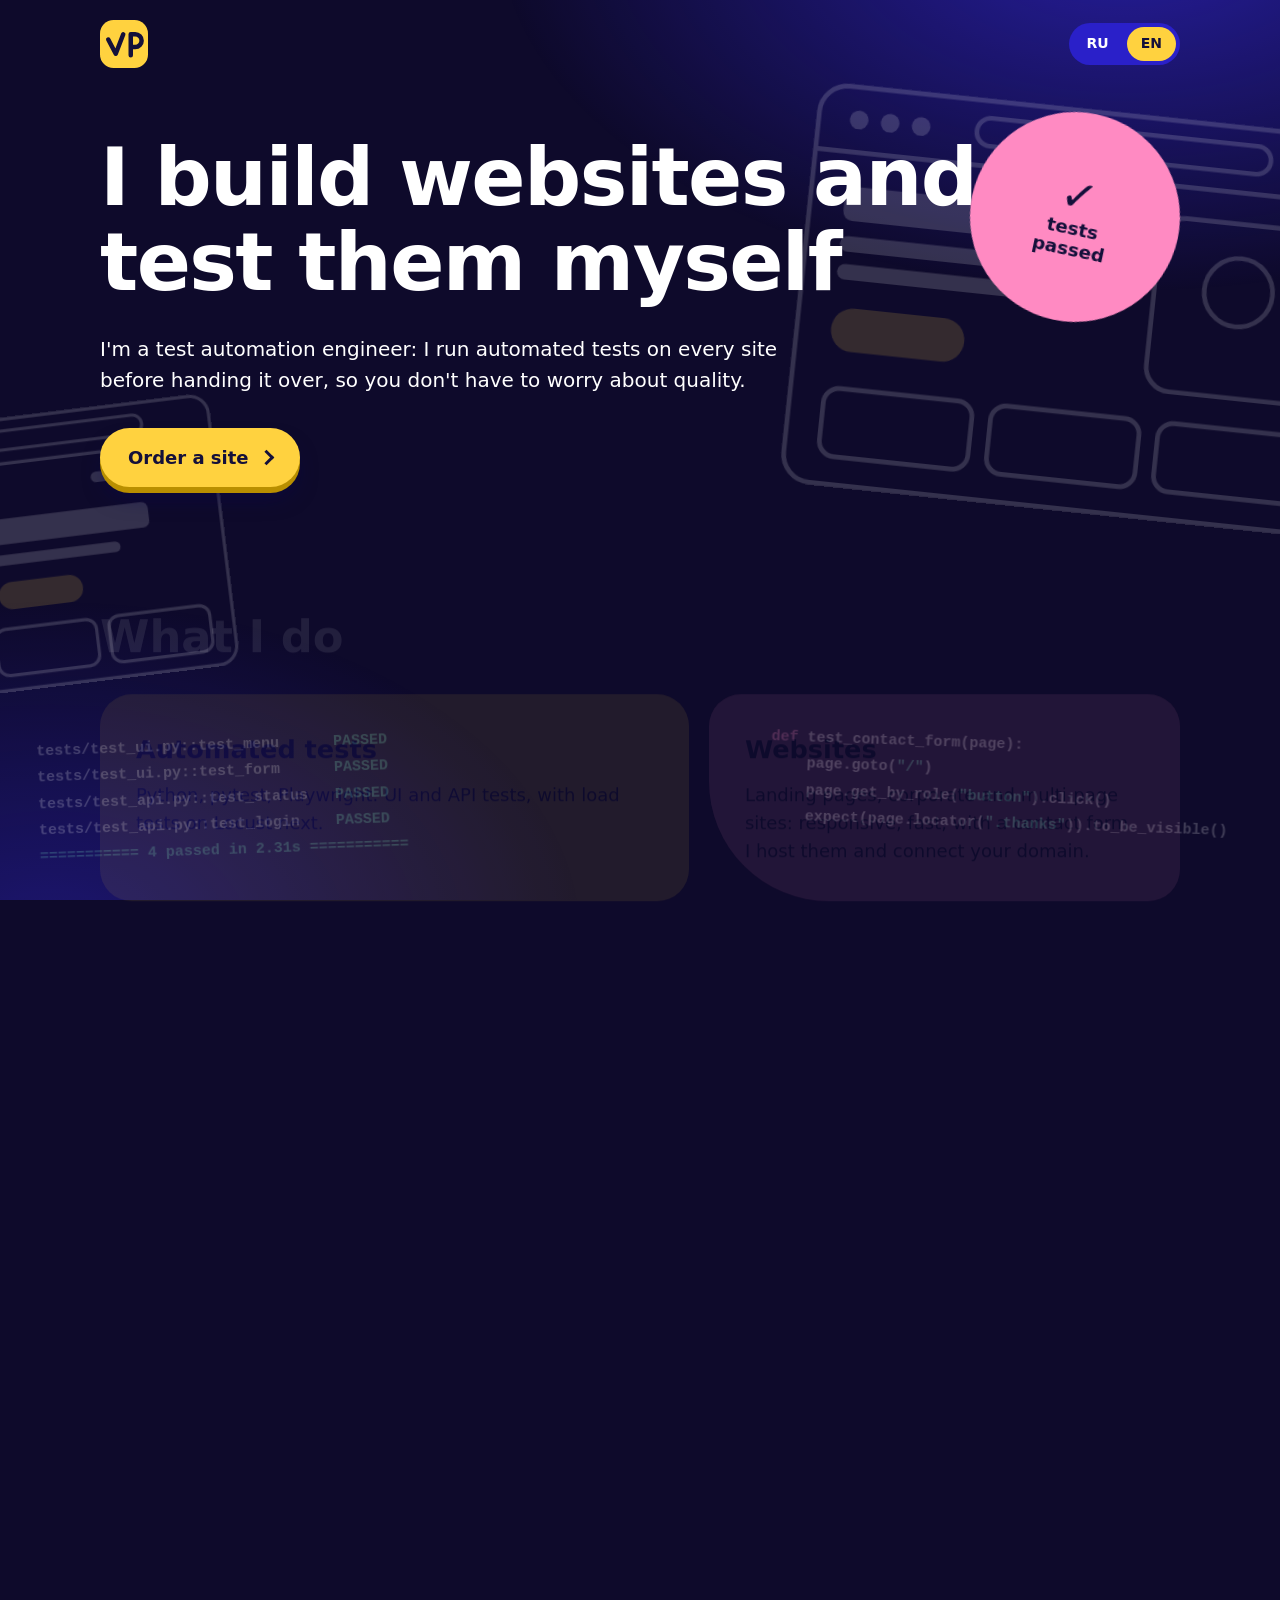
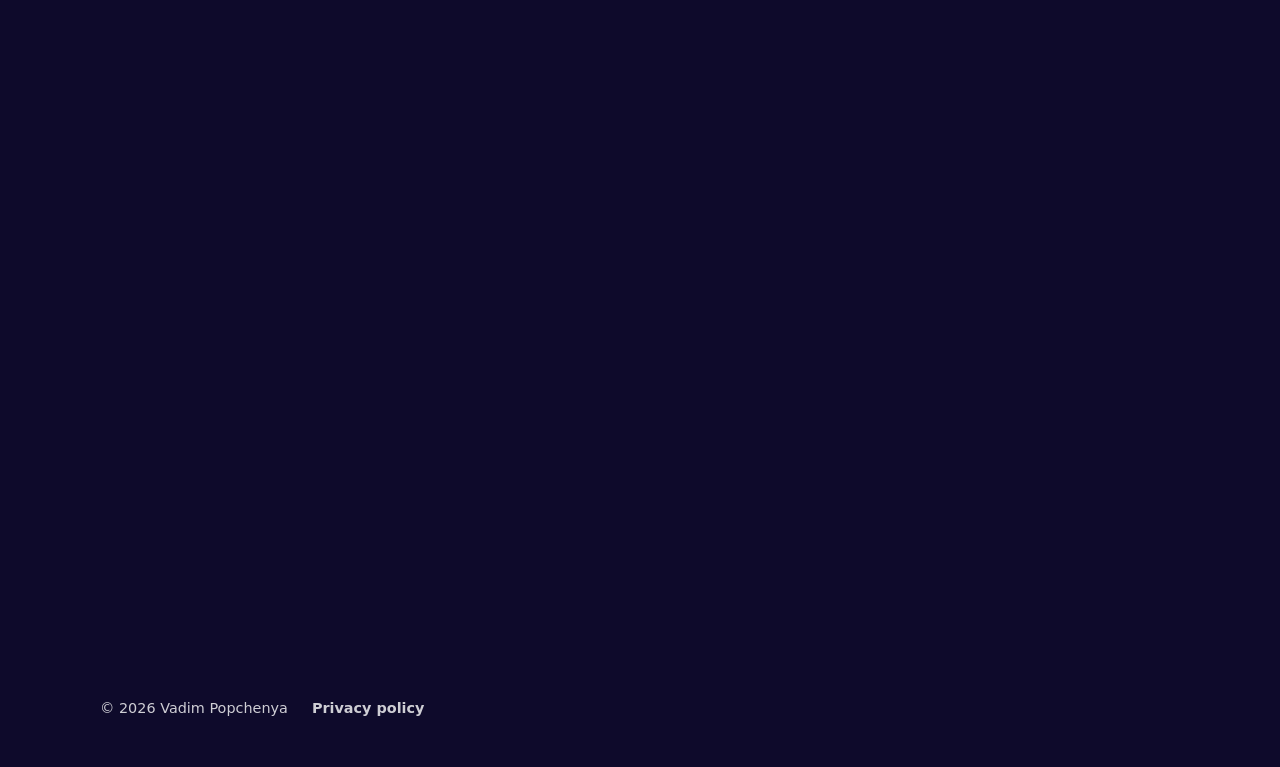
==== en/index.html @ 12c0e4b2 "Переключатель цен ₽/BYN, автотесты валюты и главного экрана Co-Authored-By: Claude Sonnet 5.5 <norep" ====
<!doctype html>
<html lang="en">
<head>
<meta charset="utf-8">
<meta name="viewport" content="width=device-width, initial-scale=1">
<!-- Security policy: only this site's own files, plus the form service. If you change the inline script below, its hash here must change too. -->
<meta http-equiv="Content-Security-Policy" content="default-src 'none'; script-src 'self' 'sha256-WZRJfWvsnNCPcxzZwvyhovnZGqhZaC+8gPGPRbx6wTk='; style-src 'self'; img-src 'self'; connect-src https://api.web3forms.com; base-uri 'none'; form-action 'none'">
<meta name="referrer" content="strict-origin-when-cross-origin">
<title>Vadim Popchenya: websites tested with automation</title>
<meta name="description" content="I build landing pages, corporate and multi-page websites and test each one with automated tests before handover. Python, pytest, Playwright.">
<meta name="author" content="Vadim Popchenya">
<meta name="robots" content="index, follow, max-image-preview:large">
<meta name="theme-color" content="#0e0a2b">
<link rel="canonical" href="https://vpopchenya.github.io/en/">
<link rel="alternate" hreflang="ru" href="https://vpopchenya.github.io/">
<link rel="alternate" hreflang="en" href="https://vpopchenya.github.io/en/">
<link rel="alternate" hreflang="x-default" href="https://vpopchenya.github.io/">
<meta property="og:type" content="website">
<meta property="og:site_name" content="Vadim Popchenya">
<meta property="og:title" content="Vadim Popchenya: websites I test myself with automation">
<meta property="og:description" content="Landing pages, corporate and multi-page websites. I run automated tests on every site before handover.">
<meta property="og:url" content="https://vpopchenya.github.io/en/">
<meta property="og:locale" content="en_US">
<meta property="og:locale:alternate" content="ru_RU">
<meta property="og:image" content="https://vpopchenya.github.io/img/og-en.png">
<meta property="og:image:width" content="1200">
<meta property="og:image:height" content="630">
<meta property="og:image:alt" content="Vadim Popchenya: I build websites and test them myself">
<meta name="twitter:card" content="summary_large_image">
<link rel="icon" href="../favicon.svg" type="image/svg+xml">
<link rel="stylesheet" href="../css/style.css">
<script>document.documentElement.classList.add("js");</script>
<script defer src="../js/main.js"></script>
<script type="application/ld+json">
{"@context":"https://schema.org","@graph":[
{"@type":"WebSite","@id":"https://vpopchenya.github.io/en/#website","url":"https://vpopchenya.github.io/en/","name":"Vadim Popchenya","inLanguage":"en","publisher":{"@id":"https://vpopchenya.github.io/#person"}},
{"@type":"Person","@id":"https://vpopchenya.github.io/#person","name":"Vadim Popchenya","alternateName":"Вадим Попченя","url":"https://vpopchenya.github.io/","jobTitle":"Test automation engineer and web developer","sameAs":["https://github.com/vpopchenya"],"knowsAbout":["Test automation","Python","pytest","Playwright","Web development"]}
]}
</script>
</head>
<body>
<a data-testid="skip-link" class="skip" href="#top">Skip to content</a>

<div class="bg" aria-hidden="true">
  <!-- window of a business card site -->
  <svg class="bg-item bg-win-a" data-speed="0.12" viewBox="0 0 360 260">
    <rect x="2" y="2" width="356" height="256" rx="18"/>
    <line x1="2" y1="44" x2="358" y2="44"/>
    <circle class="solid" cx="28" cy="23" r="6"/><circle class="solid" cx="48" cy="23" r="6"/><circle class="solid" cx="68" cy="23" r="6"/>
    <rect x="104" y="13" width="190" height="18" rx="9"/>
    <rect class="solid" x="24" y="66" width="170" height="22" rx="6"/>
    <rect class="solid" x="24" y="98" width="130" height="10" rx="5"/>
    <rect class="solid" x="24" y="116" width="150" height="10" rx="5"/>
    <rect class="accent" x="24" y="144" width="86" height="28" rx="14"/>
    <rect x="228" y="64" width="108" height="112" rx="16"/>
    <circle cx="282" cy="108" r="22"/>
    <rect x="24" y="196" width="96" height="44" rx="10"/>
    <rect x="132" y="196" width="96" height="44" rx="10"/>
    <rect x="240" y="196" width="96" height="44" rx="10"/>
  </svg>
  <!-- window of a landing page -->
  <svg class="bg-item bg-win-b" data-speed="0.2" viewBox="0 0 360 260">
    <rect x="2" y="2" width="356" height="256" rx="18"/>
    <line x1="2" y1="44" x2="358" y2="44"/>
    <circle class="solid" cx="28" cy="23" r="6"/><circle class="solid" cx="48" cy="23" r="6"/><circle class="solid" cx="68" cy="23" r="6"/>
    <rect x="104" y="13" width="190" height="18" rx="9"/>
    <rect class="solid" x="24" y="62" width="40" height="10" rx="5"/>
    <rect class="solid" x="240" y="62" width="30" height="10" rx="5"/>
    <rect class="solid" x="282" y="62" width="54" height="10" rx="5"/>
    <rect class="solid" x="70" y="96" width="220" height="24" rx="6"/>
    <rect class="solid" x="100" y="130" width="160" height="10" rx="5"/>
    <rect class="accent" x="140" y="156" width="80" height="26" rx="13"/>
    <rect x="24" y="200" width="96" height="44" rx="10"/>
    <rect x="132" y="200" width="96" height="44" rx="10"/>
    <rect x="240" y="200" width="96" height="44" rx="10"/>
  </svg>
  <!-- test code -->
  <pre class="bg-item bg-code-a" data-speed="0.3"><span class="kw">def</span> test_contact_form(page):
    page.goto(<span class="ok">"/"</span>)
    page.get_by_role(<span class="ok">"button"</span>).click()
    expect(page.locator(<span class="ok">".thanks"</span>)).to_be_visible()</pre>
  <pre class="bg-item bg-code-b" data-speed="0.16">tests/test_ui.py::test_menu      <span class="ok">PASSED</span>
tests/test_ui.py::test_form      <span class="ok">PASSED</span>
tests/test_api.py::test_status   <span class="ok">PASSED</span>
tests/test_api.py::test_login    <span class="ok">PASSED</span>
<span class="ok">=========== 4 passed in 2.31s ===========</span></pre>
</div>

<div class="wrap">
  <header class="top">
    <a data-testid="logo" class="mark" href="./" aria-label="Vadim Popchenya, home"><svg class="logo" viewBox="0 0 64 64" width="48" height="48" aria-hidden="true"><rect width="64" height="64" rx="18" fill="#ffd23f"/><path d="M11 26 L21 45 L31 19" fill="none" stroke="#14103a" stroke-width="6" stroke-linecap="round" stroke-linejoin="round"/><path d="M41 47 V19 H47 A8.5 8.5 0 0 1 47 36 H41" fill="none" stroke="#14103a" stroke-width="6" stroke-linecap="round" stroke-linejoin="round"/></svg></a>
    <nav data-testid="lang-switch" class="lang" aria-label="Site language">
      <a data-testid="lang-ru" href="../" hreflang="ru" lang="ru">RU</a>
      <a data-testid="lang-en" href="./" hreflang="en" lang="en" aria-current="page">EN</a>
    </nav>
  </header>

  <main id="top" tabindex="-1">
    <div class="hero">
      <div data-testid="stamp" class="stamp" aria-hidden="true">
        <span class="tick">✓</span>
        <span>tests<br>passed</span>
      </div>
      <h1 data-testid="hero-title" class="intro"><span>I build websites and test them myself</span></h1>
      <p class="lead intro"><span class="sweep">I'm a test automation engineer: I run automated tests on every site before handing it over, so you don't have to worry about quality.</span></p>
      <div class="intro"><a data-testid="hero-order" class="btn" href="#order">Order a site</a></div>
    </div>

    <section data-testid="section-what" class="reveal" aria-labelledby="what">
      <h2 id="what">What I do</h2>
      <div class="panels">
        <div data-testid="panel-tests" class="panel tests">
          <h3>Automated tests</h3>
          <p><span class="sweep">Python, pytest, Playwright. UI and API tests, with load tests on Locust next.</span></p>
        </div>
        <div data-testid="panel-sites" class="panel sites">
          <h3>Websites</h3>
          <p><span class="sweep">Landing pages, corporate and multi-page sites: responsive, fast, with a contact form. I host them and connect your domain.</span></p>
        </div>
      </div>
    </section>

    <section data-testid="section-prices" class="reveal" aria-labelledby="prices">
      <h2 id="prices">Services and prices</h2>
      <!-- currency: pure CSS (:has), no JS; browsers without :has show both prices -->
      <fieldset data-testid="currency-switch" class="currency">
        <legend>Prices for</legend>
        <label data-testid="currency-rub" class="chip"><input type="radio" name="currency" value="rub" checked><span>Russia · RUB</span></label>
        <label data-testid="currency-byn" class="chip"><input type="radio" name="currency" value="byn"><span>Belarus · BYN</span></label>
      </fieldset>
      <!-- BYN prices: the RUB prices converted at the NBRB rate of 26.10.2026 (100 RUB = 3.6597 BYN), rounded to 10 BYN -->
      <!-- PLACEHOLDERS: prices are approximate, replace with your own -->
      <div class="plans">
        <article data-testid="plan-landing" class="plan">
          <h3>Landing page</h3>
          <p class="for">One page to sell one service or product.</p>
          <p data-testid="plan-price" class="price"><span data-testid="plan-price-rub" class="amount amount-rub"><span class="from">from</span><strong>₽15,000</strong></span><span data-testid="plan-price-byn" class="amount amount-byn"><span class="from">from</span><strong>550&nbsp;BYN</strong></span></p>
          <ul>
            <li>Responsive design for phone and desktop</li>
            <li>Contact form and contact buttons</li>
            <li>Basic SEO setup</li>
            <li>Automated testing before handover</li>
            <li>Timeline: from 3 days</li>
          </ul>
          <a data-testid="plan-order" class="btn" href="#order" data-plan="Landing page">Order</a>
        </article>
        <article data-testid="plan-corporate" class="plan">
          <h3>Corporate website</h3>
          <p class="for">A company site: services, about, contacts.</p>
          <p data-testid="plan-price" class="price"><span data-testid="plan-price-rub" class="amount amount-rub"><span class="from">from</span><strong>₽40,000</strong></span><span data-testid="plan-price-byn" class="amount amount-byn"><span class="from">from</span><strong>1,460&nbsp;BYN</strong></span></p>
          <ul>
            <li>Up to 6 pages</li>
            <li>Design that follows your brand</li>
            <li>Contact form, SEO setup, sitemap</li>
            <li>Automated tests for key pages</li>
            <li>Timeline: from 2 weeks</li>
          </ul>
          <a data-testid="plan-order" class="btn" href="#order" data-plan="Corporate website">Order</a>
        </article>
        <article data-testid="plan-multipage" class="plan">
          <h3>Multi-page website</h3>
          <p class="for">A catalog, a blog or a large site with many sections.</p>
          <p data-testid="plan-price" class="price"><span data-testid="plan-price-rub" class="amount amount-rub"><span class="from">from</span><strong>₽70,000</strong></span><span data-testid="plan-price-byn" class="amount amount-byn"><span class="from">from</span><strong>2,560&nbsp;BYN</strong></span></p>
          <ul>
            <li>10 pages or more</li>
            <li>One design and reusable page templates</li>
            <li>Structure built around search queries</li>
            <li>Automated tests for every page and form</li>
            <li>Timeline: from 4 weeks</li>
          </ul>
          <a data-testid="plan-order" class="btn" href="#order" data-plan="Multi-page website">Order</a>
        </article>
      </div>
      <p class="plans-note">Prices are approximate. I'll give an exact quote after a short chat about your project.</p>
    </section>

    <section data-testid="section-works" class="reveal" aria-labelledby="works">
      <h2 id="works">My sites</h2>
      <!-- PLACEHOLDERS: when a real site exists, replace <div class="card"> with <a class="card" href="site address">, set the type and name, remove "Coming soon" -->
      <div class="cards">
        <div data-testid="work-card-1" class="card">
          <svg class="preview" viewBox="0 0 120 90" aria-hidden="true">
            <rect x="2" y="2" width="116" height="86" rx="10"/>
            <line x1="2" y1="20" x2="118" y2="20"/>
            <circle class="solid" cx="14" cy="11" r="2.5"/><circle class="solid" cx="23" cy="11" r="2.5"/>
            <rect class="solid" x="12" y="30" width="50" height="8" rx="4"/>
            <rect class="solid" x="12" y="44" width="38" height="5" rx="2.5"/>
            <circle cx="88" cy="42" r="14"/>
            <rect x="12" y="62" width="30" height="16" rx="5"/><rect x="46" y="62" width="30" height="16" rx="5"/><rect x="80" y="62" width="30" height="16" rx="5"/>
          </svg>
          <span class="kind">Business card site</span>
          <span class="title">Space for my first project</span>
          <span class="soon">Coming soon</span>
        </div>
        <div data-testid="work-card-2" class="card">
          <svg class="preview" viewBox="0 0 120 90" aria-hidden="true">
            <rect x="2" y="2" width="116" height="86" rx="10"/>
            <line x1="2" y1="20" x2="118" y2="20"/>
            <circle class="solid" cx="14" cy="11" r="2.5"/><circle class="solid" cx="23" cy="11" r="2.5"/>
            <rect class="solid" x="26" y="30" width="68" height="9" rx="4.5"/>
            <rect class="solid" x="38" y="45" width="44" height="5" rx="2.5"/>
            <rect x="44" y="58" width="32" height="14" rx="7"/>
          </svg>
          <span class="kind">Landing page</span>
          <span class="title">Space for my second project</span>
          <span class="soon">Coming soon</span>
        </div>
      </div>
      <div class="works">
        <p>My work will appear here. Want your site to be among the first? Send a request.</p>
        <a data-testid="works-order" class="btn" href="#order">Order a site</a>
      </div>
    </section>

    <section data-testid="section-order" class="reveal" aria-labelledby="order">
      <h2 id="order">Order a site</h2>
      <div class="order">
        <p class="lead-in">Tell me what you need. I'll reply with a quote and a timeline.</p>
        <!-- To make the form work: sign up at web3forms.com and put your key into data-key -->
        <form data-testid="order-form" id="order-form" novalidate data-endpoint="https://api.web3forms.com/submit" data-key=""
              data-subject="Request from vpopchenya.github.io" data-from-name="Business card site"
              data-msg-sending="Sending…"
              data-msg-ok="Thank you, your request was sent. I'll reply soon."
              data-msg-err="Could not send. Please try again a little later."
              data-msg-nokey="The form is not connected yet. You will be able to send a request here soon.">
          <div class="form-grid">
            <div class="field">
              <label for="f-name">Name</label>
              <input data-testid="form-name" id="f-name" name="name" type="text" autocomplete="name" required maxlength="80" placeholder="How should I address you">
            </div>
            <div class="field">
              <label for="f-contact">How to reach you</label>
              <input data-testid="form-contact" id="f-contact" name="contact" type="text" autocomplete="off" required maxlength="120" placeholder="Telegram or email">
            </div>
            <fieldset class="field wide">
              <legend>What you need</legend>
              <div class="chips">
                <label data-testid="type-landing" class="chip"><input type="radio" name="type" value="Landing page" checked><span>Landing page</span></label>
                <label data-testid="type-corporate" class="chip"><input type="radio" name="type" value="Corporate website"><span>Corporate website</span></label>
                <label data-testid="type-multipage" class="chip"><input type="radio" name="type" value="Multi-page website"><span>Multi-page website</span></label>
                <label data-testid="type-other" class="chip"><input type="radio" name="type" value="Other" data-other><span>Other</span></label>
                <label data-testid="type-unsure" class="chip"><input type="radio" name="type" value="Not sure yet" data-unsure><span>Not sure yet</span></label>
              </div>
              <div data-testid="form-other-box" class="field other" id="other-box" hidden>
                <label for="f-other">What exactly do you need</label>
                <input data-testid="form-other" id="f-other" name="other" type="text" maxlength="120" placeholder="For example, an online store or a portfolio site">
              </div>
              <p data-testid="form-unsure-hint" class="chip-hint" id="unsure-hint" hidden>No problem. Describe your project below and I'll suggest an option.</p>
            </fieldset>
            <div class="field wide">
              <label for="f-message">Tell me about your project</label>
              <textarea data-testid="form-message" id="f-message" name="message" maxlength="2000" placeholder="What you do, what you want on the site, any examples you like"></textarea>
            </div>
            <div class="hp" aria-hidden="true">
              <label>Leave this field empty <input data-testid="form-botcheck" type="checkbox" name="botcheck" tabindex="-1" autocomplete="off"></label>
            </div>
            <div class="field wide">
              <label class="consent" for="f-consent">
                <input data-testid="form-consent" id="f-consent" name="consent" type="checkbox" required>
                <span>I agree to the processing of my personal data as described in the <a data-testid="form-privacy" href="privacy/">privacy policy</a>.</span>
              </label>
            </div>
            <div class="field wide form-actions">
              <button data-testid="form-submit" class="btn" type="submit">Send request</button>
              <p data-testid="form-status" class="form-status" role="status" aria-live="polite"></p>
            </div>
          </div>
        </form>
      </div>
    </section>

    <section data-testid="section-contacts" class="reveal" aria-labelledby="contacts">
      <h2 id="contacts">Contacts</h2>
      <ul class="contacts">
        <li><a data-testid="contact-github" href="https://github.com/vpopchenya" rel="me noopener"><span>GitHub</span><span class="val">github.com/vpopchenya</span></a></li>
        <!-- PLACEHOLDERS: when real contacts exist, replace <div class="soon-row"> with links like the GitHub one:
             <a href="https://t.me/YOUR_NAME" rel="me noopener">…</a> and <a href="mailto:YOUR@ADDRESS">…</a> -->
        <li><div data-testid="contact-telegram" class="soon-row"><span>Telegram</span><span class="val">coming soon</span></div></li>
        <li><div data-testid="contact-email" class="soon-row"><span>Email</span><span class="val">coming soon</span></div></li>
      </ul>
    </section>
  </main>

  <footer data-testid="footer">
    <span>© 2026 Vadim Popchenya</span>
    <a data-testid="footer-privacy" href="privacy/">Privacy policy</a>
  </footer>
</div>
</body>
</html>
---- css/style.css ----
[hidden] { display: none !important; }
:root {
  --blue: #3a2eff;
  --bg: #0e0a2b;
  --blue-deep: #2a20c9;
  --yellow: #ffd23f;
  --yellow-hover: #ffdc66;
  --yellow-step: #b98f00; /* the solid step under the yellow buttons */
  --pink: #ff8ac2;
  --mint: #7dffd0;
  --ink: #14103a;
  --white: #ffffff;
  --gutter: 20px;
  --ease: cubic-bezier(.22, .8, .24, 1);
  /* system fonts: nothing to download */
  --font: system-ui, -apple-system, "Segoe UI", Roboto, "Helvetica Neue", Arial, sans-serif;
}
* { box-sizing: border-box; }
/* overflow-x: the stamp starts its animation at twice its size; it must not make the page scroll sideways */
html { -webkit-text-size-adjust: 100%; scroll-behavior: smooth; overflow-x: clip; }
body {
  margin: 0;
  background: var(--bg);
  color: var(--white);
  font-family: var(--font);
  font-size: 18px;
  line-height: 1.55;
}
a { color: inherit; }
::selection { background: var(--yellow); color: var(--ink); }
:focus-visible { outline: 3px solid var(--yellow); outline-offset: 3px; }

.wrap { position: relative; z-index: 1; max-width: 1120px; margin: 0 auto; padding: 0 var(--gutter); }

/* background: faint site windows and test code, drifting slower than the page */
.bg {
  position: fixed; inset: 0; z-index: 0; overflow: hidden; pointer-events: none;
  background:
    radial-gradient(900px 520px at 88% -8%, rgba(58, 46, 255, .55), transparent 70%),
    radial-gradient(760px 480px at 4% 104%, rgba(58, 46, 255, .32), transparent 70%);
}
.bg-item {
  position: absolute; color: var(--white);
  transform: translate3d(0, var(--y, 0px), 0) rotate(var(--r, 0deg));
  will-change: transform;
}
.bg svg.bg-item { fill: none; stroke: currentColor; stroke-width: 3; opacity: .16; }
.bg svg .solid { fill: currentColor; stroke: none; }
.bg svg .accent { fill: var(--yellow); stroke: none; }
.bg pre.bg-item {
  margin: 0; font: 700 15px/1.75 ui-monospace, "SFMono-Regular", Menlo, Consolas, "Liberation Mono", monospace;
  opacity: .2; white-space: pre;
}
.bg pre .ok { color: var(--mint); }
.bg pre .kw { color: var(--pink); }
.bg-win-a { width: min(46vw, 560px); right: -6vw; top: 12vh; --r: 6deg; }
.bg-win-b { width: min(30vw, 380px); left: -12vw; top: 46vh; --r: -7deg; }
.bg-code-a { right: 4vw; bottom: 7vh; --r: 2deg; }
.bg-code-b { left: 3vw; bottom: 4vh; --r: -2deg; }

/* top bar */
.top { display: flex; justify-content: space-between; align-items: center; padding: 20px 0; }
.lang { display: flex; gap: 4px; background: var(--blue-deep); padding: 4px; border-radius: 999px; }
.lang a {
  font-weight: 800; font-size: 14px; text-decoration: none;
  border-radius: 999px; padding: 6px 14px;
  background: transparent; color: var(--white);
  transition: background-color .25s var(--ease), color .25s var(--ease);
}
.lang a:hover { color: var(--yellow); }
.lang a[aria-current="page"] { background: var(--yellow); color: var(--ink); }

/* highlighter sweep on hover: text gets a colored marker */
.sweep {
  background-image: linear-gradient(var(--mark, var(--yellow)), var(--mark, var(--yellow)));
  background-repeat: no-repeat;
  background-position: 0 100%;
  background-size: 0% 100%;
  transition: background-size .45s var(--ease), color .3s var(--ease);
  -webkit-box-decoration-break: clone;
  box-decoration-break: clone;
}
.sweep:hover { background-size: 100% 100%; color: var(--ink); }

/* hero */
.hero { position: relative; padding: 48px 0 96px; }
h1 {
  font-family: var(--font); font-weight: 700;
  font-size: clamp(2.1rem, 6.4vw, 5rem);
  line-height: 1.06; letter-spacing: -0.02em; margin: 0 0 28px;
  max-width: min(100%, 11em); text-wrap: balance;
}
h1 span { display: inline-block; transition: color .3s var(--ease), transform .3s var(--ease); }
h1:hover span { color: var(--yellow); transform: translateX(8px); }
.lead { max-width: 34em; margin: 0 0 32px; font-size: 1.25rem; }
/* tactile button: a solid step underneath that the button presses into */
.btn {
  display: inline-flex; align-items: center; text-decoration: none; font-weight: 800;
  background: var(--yellow); color: var(--ink);
  padding: 16px 28px; border-radius: 999px;
  box-shadow: 0 6px 0 var(--yellow-step), 0 14px 22px -6px rgba(10, 6, 80, .55);
  transform: translateY(0);
  transition: transform .2s var(--ease), background-color .2s var(--ease), box-shadow .2s var(--ease);
}
.btn::after {
  content: ""; width: 8px; height: 8px; margin-left: 12px;
  border-top: 3px solid currentColor; border-right: 3px solid currentColor;
  transform: rotate(45deg); transition: transform .25s var(--ease);
}
.btn:hover { transform: translateY(-3px); background: var(--yellow-hover); box-shadow: 0 9px 0 var(--yellow-step), 0 20px 26px -8px rgba(10, 6, 80, .6); }
.btn:hover::after { transform: translateX(5px) rotate(45deg); }
.btn:active { transform: translateY(6px); box-shadow: 0 0 0 var(--yellow-step), 0 4px 8px -4px rgba(10, 6, 80, .5); }

.stamp {
  position: absolute; right: 0; top: 24px;
  width: clamp(120px, 20vw, 210px); aspect-ratio: 1;
  border-radius: 50%; background: var(--pink); color: var(--ink);
  display: grid; place-content: center; text-align: center;
  font-family: var(--font); font-weight: 700;
  font-size: clamp(.8rem, 1.6vw, 1.15rem); line-height: 1.15;
  transform: rotate(12deg);
  animation: stamp .6s cubic-bezier(.2, 1.6, .4, 1) .3s both;
  transition: transform .4s var(--ease), background-color .3s var(--ease);
}
.stamp:hover { transform: rotate(-4deg) scale(1.06); background: var(--mint); }
.stamp .tick { font-size: 2.4em; line-height: 1; }
@keyframes stamp {
  from { transform: rotate(40deg) scale(2); opacity: 0; }
  to { transform: rotate(12deg) scale(1); opacity: 1; }
}

/* page load: the headline and the button are there from the first paint. They used to fade in one
   after another, and on a phone the first screen stayed empty for about a second. Only the lead line
   slides in, briefly. */
.intro.lead { opacity: 0; transform: translateY(12px); animation: rise .3s var(--ease) .05s forwards; }
@keyframes rise { to { opacity: 1; transform: none; } }

/* sections appear when scrolled into view */
.js .reveal {
  opacity: 0; transform: translateY(32px); transition: opacity .7s var(--ease), transform .7s var(--ease);
  /* safety net: if main.js never runs, the sections still appear after 2.5 s */
  animation: reveal-safety .01s linear 2.5s forwards;
}
.js.reveal-ready .reveal { animation: none; } /* main.js is running and takes over */
.js .reveal.in { opacity: 1; transform: none; }
@keyframes reveal-safety { to { opacity: 1; transform: none; } }

section { padding: 0 0 88px; }
h2 { font-family: var(--font); font-weight: 700; font-size: clamp(1.7rem, 4.5vw, 2.8rem); line-height: 1.1; margin: 0 0 32px; }

.panels { display: grid; grid-template-columns: 1.25fr 1fr; gap: 20px; }
.panel {
  border-radius: 32px; padding: 36px; color: var(--ink);
  transition: transform .4s var(--ease), border-radius .4s var(--ease);
}
.panel:hover { transform: translateY(-14px) rotate(-.8deg); }
.panel.tests { background: var(--yellow); --mark: var(--white); }
.panel.sites { background: var(--pink); border-radius: 32px 32px 32px 120px; --mark: var(--mint); }
.panel.sites:hover { border-radius: 32px 32px 32px 32px; transform: translateY(-14px) rotate(.8deg); }
.panel h3 { font-family: var(--font); font-weight: 700; font-size: 1.6rem; margin: 0 0 12px; }
.panel p { margin: 0; }
.panel .sweep:hover { color: var(--ink); }

/* site cards */
.cards { position: relative; isolation: isolate; display: grid; grid-template-columns: 1fr 1fr; gap: 20px; margin: 0 0 24px; }
/* colored light behind the glass, so the blur has something to work on */
.cards::before, .cards::after {
  content: ""; position: absolute; z-index: -1; width: 260px; height: 260px; border-radius: 50%;
  filter: blur(60px); opacity: .55; pointer-events: none;
}
.cards::before { left: 6%; top: -10%; background: var(--mint); }
.cards::after { right: 6%; bottom: -12%; background: var(--pink); }

/* frosted glass: site cards, price cards and the order form */
.card, .plan, .order {
  position: relative; border-radius: 32px; color: var(--white);
  background: linear-gradient(150deg, rgba(255, 255, 255, .18), rgba(255, 255, 255, .06));
  border: 1.5px solid rgba(255, 255, 255, .3);
  -webkit-backdrop-filter: blur(18px) saturate(140%); backdrop-filter: blur(18px) saturate(140%);
  box-shadow: inset 0 1px 0 rgba(255, 255, 255, .35), 0 10px 30px -14px rgba(10, 6, 80, .7);
}
.card, .plan { transition: transform .45s var(--ease), box-shadow .45s var(--ease), border-color .3s var(--ease); }
.card:hover, .plan:hover, .plan:focus-within {
  transform: translateY(-16px); border-color: var(--accent);
  box-shadow: inset 0 1px 0 rgba(255, 255, 255, .45), 0 34px 60px -18px color-mix(in srgb, var(--accent) 75%, transparent);
}

.card {
  --accent: var(--mint);
  overflow: hidden;
  display: flex; flex-direction: column; justify-content: space-between; gap: 56px;
  min-height: 250px; padding: 28px; text-decoration: none;
}
.card:nth-child(2) { --accent: var(--pink); }
/* light that follows the cursor */
.card::before {
  content: ""; position: absolute; inset: 0; pointer-events: none; opacity: 0;
  background: radial-gradient(320px circle at var(--mx, 50%) var(--my, 0%), color-mix(in srgb, var(--accent) 45%, transparent), transparent 70%);
  transition: opacity .35s var(--ease);
}
.card > * { position: relative; }
.card:hover::before { opacity: 1; }
a.card:active { transform: translateY(-2px); } /* only real links press in, not placeholders */

.card .preview {
  position: absolute; right: 22px; top: 22px; width: 104px; height: auto;
  color: var(--accent); fill: none; stroke: currentColor; stroke-width: 3; opacity: .75;
  transition: transform .45s var(--ease), opacity .3s var(--ease);
}
.card .preview .solid { fill: currentColor; stroke: none; }
.card:hover .preview { transform: translateY(-4px) rotate(-4deg) scale(1.08); opacity: 1; }

.card .kind { font-weight: 800; font-size: .95rem; color: var(--accent); }
.card .title { font-family: var(--font); font-weight: 700; font-size: clamp(1.3rem, 3vw, 1.9rem); line-height: 1.15; }
.card .soon {
  align-self: flex-start; font-weight: 800; font-size: .9rem;
  background: color-mix(in srgb, var(--accent) 28%, transparent); color: var(--white);
  border: 1.5px solid color-mix(in srgb, var(--accent) 70%, transparent);
  padding: 6px 14px; border-radius: 999px;
  transition: background-color .3s var(--ease), color .3s var(--ease);
}
.card:hover .soon { background: var(--accent); color: var(--ink); }

.works { border: 3px dashed rgba(255, 255, 255, .6); border-radius: 32px; padding: 40px; transition: border-color .3s var(--ease); }
.works:hover { border-color: var(--yellow); }
.works p { margin: 0 0 24px; max-width: 32em; font-size: 1.15rem; }

.contacts { list-style: none; margin: 0; padding: 0; }
.contacts li { border-top: 2px solid rgba(255, 255, 255, .35); }
.contacts li:last-child { border-bottom: 2px solid rgba(255, 255, 255, .35); }
.contacts a {
  display: flex; justify-content: space-between; gap: 16px; align-items: baseline;
  padding: 22px 0; text-decoration: none;
  font-family: var(--font); font-weight: 600;
  font-size: clamp(1.15rem, 3.2vw, 2rem);
  transition: color .3s var(--ease);
}
.contacts a > span:first-child { display: inline-block; transition: transform .3s var(--ease); }
.contacts a:hover { color: var(--yellow); }
.contacts a:hover > span:first-child { transform: translateX(12px); }
/* contact that does not exist yet: same row, not clickable, muted */
.contacts .soon-row {
  display: flex; justify-content: space-between; gap: 16px; align-items: baseline;
  padding: 22px 0; font-family: var(--font); font-weight: 600;
  font-size: clamp(1.15rem, 3.2vw, 2rem); opacity: .55;
}
.contacts .soon-row .val { color: var(--white); font-style: italic; }
.contacts .val {
  font-family: var(--font); font-weight: 800; font-size: 1rem;
  color: var(--pink); text-align: right; overflow-wrap: anywhere;
  background-image: linear-gradient(currentColor, currentColor);
  background-repeat: no-repeat; background-position: 0 100%; background-size: 0% 2px;
  transition: background-size .35s var(--ease), color .3s var(--ease);
}
.contacts a:hover .val { color: var(--mint); background-size: 100% 2px; }

/* skip link for keyboard users */
.skip {
  position: absolute; left: 16px; top: 12px; z-index: 10;
  background: var(--yellow); color: var(--ink); font-weight: 800;
  padding: 10px 18px; border-radius: 999px; text-decoration: none;
  transform: translateY(-80px); transition: transform .2s var(--ease);
}
.skip:focus { transform: none; }

/* price cards: frosted glass, one accent color per plan */
.plans { position: relative; isolation: isolate; display: grid; grid-template-columns: repeat(3, 1fr); gap: 20px; }
.plans::before, .plans::after {
  content: ""; position: absolute; z-index: -1; width: 240px; height: 240px; border-radius: 50%;
  filter: blur(70px); opacity: .45; pointer-events: none;
}
.plans::before { left: 18%; top: -8%; background: var(--yellow); }
.plans::after { right: 14%; bottom: -10%; background: var(--mint); }
.plan {
  --accent: var(--yellow);
  display: flex; flex-direction: column; gap: 14px; padding: 28px;
}
.plan:nth-child(2) { --accent: var(--mint); }
.plan:nth-child(3) { --accent: var(--pink); }
.plan h3 { margin: 0; font-family: var(--font); font-weight: 700; font-size: clamp(1.55rem, 2.3vw, 1.9rem); line-height: 1.15; color: var(--accent); overflow-wrap: break-word; text-wrap: balance; }
.plan .for { margin: 0; font-size: 1rem; opacity: .9; }
.plan .price { margin: 6px 0 4px; display: flex; flex-wrap: wrap; align-items: baseline; gap: 4px 16px; }
.plan .price .amount { display: inline-flex; align-items: baseline; gap: 8px; }

/* currency switch above the price cards: the pills reuse the form's .chip style */
.currency { border: 0; margin: 0 0 24px; padding: 0; min-width: 0; }
.currency legend { float: left; padding: 0; margin: 0 14px 0 0; line-height: 44px; font-weight: 800; font-size: .95rem; }
.currency .chip { display: inline-block; vertical-align: middle; margin: 0 6px 6px 0; }
/* CSS only: the checked radio hides the other price. Browsers without :has show both prices. */
section:has(.currency input[value="byn"]:checked) .amount-rub,
section:has(.currency input[value="rub"]:checked) .amount-byn { display: none; }
.plan .price .from { font-weight: 600; opacity: .8; }
.plan .price strong { font-family: var(--font); font-weight: 700; font-size: clamp(1.7rem, 3.2vw, 2.3rem); line-height: 1.1; }
.plan ul { list-style: none; margin: 0 0 12px; padding: 0; display: grid; gap: 10px; font-size: 1rem; }
.plan li { position: relative; padding-left: 28px; }
.plan li::before {
  content: ""; position: absolute; left: 6px; top: .38em; width: 6px; height: 11px;
  border-right: 3px solid var(--accent); border-bottom: 3px solid var(--accent); transform: rotate(45deg);
}
.plan .btn { margin-top: auto; align-self: flex-start; }
.plans-note { margin: 24px 0 0; max-width: 40em; font-size: 1rem; opacity: .85; }

/* order form */
.order {
  padding: 36px;
  background: linear-gradient(150deg, rgba(255, 255, 255, .16), rgba(255, 255, 255, .05));
  box-shadow: inset 0 1px 0 rgba(255, 255, 255, .35);
}
.form-note { margin: -12px 0 24px; font-weight: 600; color: var(--yellow); }
.order .lead-in { margin: 0 0 28px; max-width: 36em; font-size: 1.1rem; }
.form-grid { display: grid; grid-template-columns: 1fr 1fr; gap: 18px 20px; }
.field { display: grid; gap: 6px; }
.field.wide { grid-column: 1 / -1; }
.field label { font-weight: 800; font-size: .95rem; }
.field input, .field textarea {
  width: 100%; font: inherit; font-size: 1rem; color: var(--white);
  background: rgba(255, 255, 255, .12); border: 1.5px solid rgba(255, 255, 255, .32);
  border-radius: 16px; padding: 14px 16px; color-scheme: dark;
  transition: border-color .25s var(--ease), background-color .25s var(--ease), box-shadow .25s var(--ease);
}
.field textarea { min-height: 130px; resize: vertical; }
.field input::placeholder, .field textarea::placeholder { color: rgba(255, 255, 255, .6); }
.field input:hover, .field textarea:hover { border-color: rgba(255, 255, 255, .6); }
.field input:focus, .field textarea:focus {
  outline: none; border-color: var(--yellow); background: rgba(255, 255, 255, .18);
  box-shadow: 0 0 0 4px rgba(255, 210, 63, .25);
}
.field input:user-invalid, .field textarea:user-invalid { border-color: var(--pink); }
.consent { display: flex; gap: 12px; align-items: flex-start; font-size: .95rem; }
.consent input {
  width: 22px; height: 22px; margin: 2px 0 0; flex: none;
  -webkit-appearance: none; appearance: none; position: relative;
  background: rgba(255, 255, 255, .12); border: 1.5px solid rgba(255, 255, 255, .5); border-radius: 7px;
  cursor: pointer; transition: background-color .2s var(--ease), border-color .2s var(--ease);
}
.consent input:hover { border-color: var(--white); }
.consent input:checked { background: var(--yellow); border-color: var(--yellow); }
.consent input:checked::after {
  content: ""; position: absolute; left: 6px; top: 1px; width: 6px; height: 12px;
  border-right: 3px solid var(--ink); border-bottom: 3px solid var(--ink); transform: rotate(45deg);
}
.consent a { color: var(--pink); font-weight: 800; }
.consent a:hover { color: var(--mint); }
.hp { position: absolute; left: -9999px; width: 1px; height: 1px; overflow: hidden; }
.form-actions { display: flex; flex-wrap: wrap; align-items: center; gap: 16px 24px; }
.form-actions .btn { border: 0; font: inherit; font-weight: 800; cursor: pointer; }
.form-actions .btn:disabled { opacity: .6; cursor: progress; transform: none; }
.form-actions .btn:disabled::after { transform: rotate(45deg); }
.no-key .form-actions .btn:disabled { cursor: not-allowed; }
.form-status { margin: 0; font-weight: 600; min-height: 1.55em; }
.form-status.ok { color: var(--mint); }
.form-status.err { color: var(--pink); }

/* plain pages: privacy, 404 */
.doc { max-width: 46em; padding: 24px 0 72px; }
.doc h1 { max-width: none; font-size: clamp(1.8rem, 5vw, 3rem); }
.doc h2 { font-size: 1.35rem; margin: 36px 0 12px; }
.doc p, .doc li { font-size: 1.05rem; }
.doc a { color: var(--pink); font-weight: 800; }
.doc a:hover { color: var(--mint); }
.notfound { min-height: 70vh; display: grid; align-content: center; justify-items: start; gap: 8px; }
.notfound h1 { margin: 0 0 8px; font-size: clamp(1.8rem, 5vw, 3rem); }
.notfound p { margin: 0; }
.notfound .notfound-links { display: flex; flex-wrap: wrap; gap: 16px; margin-top: 24px; }
.placeholder { font-style: italic; opacity: .8; }
.notfound .code { font-family: var(--font); font-weight: 700; font-size: clamp(5rem, 22vw, 12rem); line-height: 1; color: var(--yellow); }

footer { padding: 24px 0 48px; font-size: .9rem; opacity: .8; display: flex; flex-wrap: wrap; gap: 8px 24px; }
footer a { text-decoration: none; font-weight: 800; }
footer a:hover { color: var(--yellow); }

main:focus-visible { outline: none; }
.field label.consent { font-weight: 400; }

.top .mark { display: block; line-height: 0; }
.logo { display: block; width: 48px; height: 48px; transition: transform .35s var(--ease); }
.top .mark:hover .logo { transform: rotate(-8deg) scale(1.1); }

/* choice of site type: pills instead of a dropdown */
fieldset.field { border: 0; margin: 0; padding: 0; min-width: 0; }
.field legend { padding: 0; margin-bottom: 8px; font-weight: 800; font-size: .95rem; }
.chips { display: flex; flex-wrap: wrap; gap: 10px; }
.chip { position: relative; display: block; }
.chip input { position: absolute; inset: 0; width: 100%; height: 100%; margin: 0; opacity: 0; cursor: pointer; }
.chip span {
  display: block; padding: 12px 20px; border-radius: 999px;
  border: 1.5px solid rgba(255, 255, 255, .35); background: rgba(255, 255, 255, .1);
  font-weight: 700; line-height: 1.2;
  transition: background-color .2s var(--ease), border-color .2s var(--ease), color .2s var(--ease), transform .2s var(--ease), box-shadow .2s var(--ease);
}
.chip:hover span { border-color: var(--white); background: rgba(255, 255, 255, .18); }
.chip input:checked + span {
  background: var(--yellow); border-color: var(--yellow); color: var(--ink);
  box-shadow: 0 4px 0 var(--yellow-step); transform: translateY(-2px);
}
.chip input:focus-visible + span { outline: 3px solid var(--yellow); outline-offset: 3px; }


.field.other { margin-top: 14px; }
.chip-hint { margin: 12px 0 0; font-size: .95rem; opacity: .85; }

/* layout breakpoints */
@media (min-width: 901px) {
  /* the cards share rows (title, description, price, list, button), so the prices line up */
  @supports (grid-template-rows: subgrid) {
    .plan { display: grid; grid-row: span 5; grid-template-rows: subgrid; row-gap: 14px; }
  }
  /* fallback for browsers without subgrid */
  @supports not (grid-template-rows: subgrid) {
    .plan h3 { min-height: 2.3em; }
    .plan .for { min-height: 3.1em; }
  }
}
@media (max-width: 900px) {
  .plans { grid-template-columns: 1fr; }
}
@media (max-width: 760px) {
  :root { --gutter: 16px; }
  .bg-win-a { width: 78vw; right: -22vw; top: 18vh; }
  .bg-win-b, .bg-code-a { display: none; }
  .bg pre.bg-code-b { font-size: 11px; left: 3vw; bottom: 3vh; }
  .hero { padding: 24px 0 72px; }
  .stamp { position: static; margin: 0 0 24px; }
  .panels, .cards, .form-grid { grid-template-columns: 1fr; }
  .panel, .works { padding: 28px; }
  .order { padding: 24px; }
  .contacts a, .contacts .soon-row { flex-direction: column; gap: 4px; }
  .contacts .val { text-align: left; }
  .currency legend { float: none; line-height: 1.4; margin-bottom: 10px; } /* both pills fit in one row */
}
@media (prefers-reduced-motion: reduce) {
  html { scroll-behavior: auto; }
  *, *::before, *::after { animation: none !important; transition: none !important; }
  .intro.lead, .js .reveal { opacity: 1; transform: none; }
}
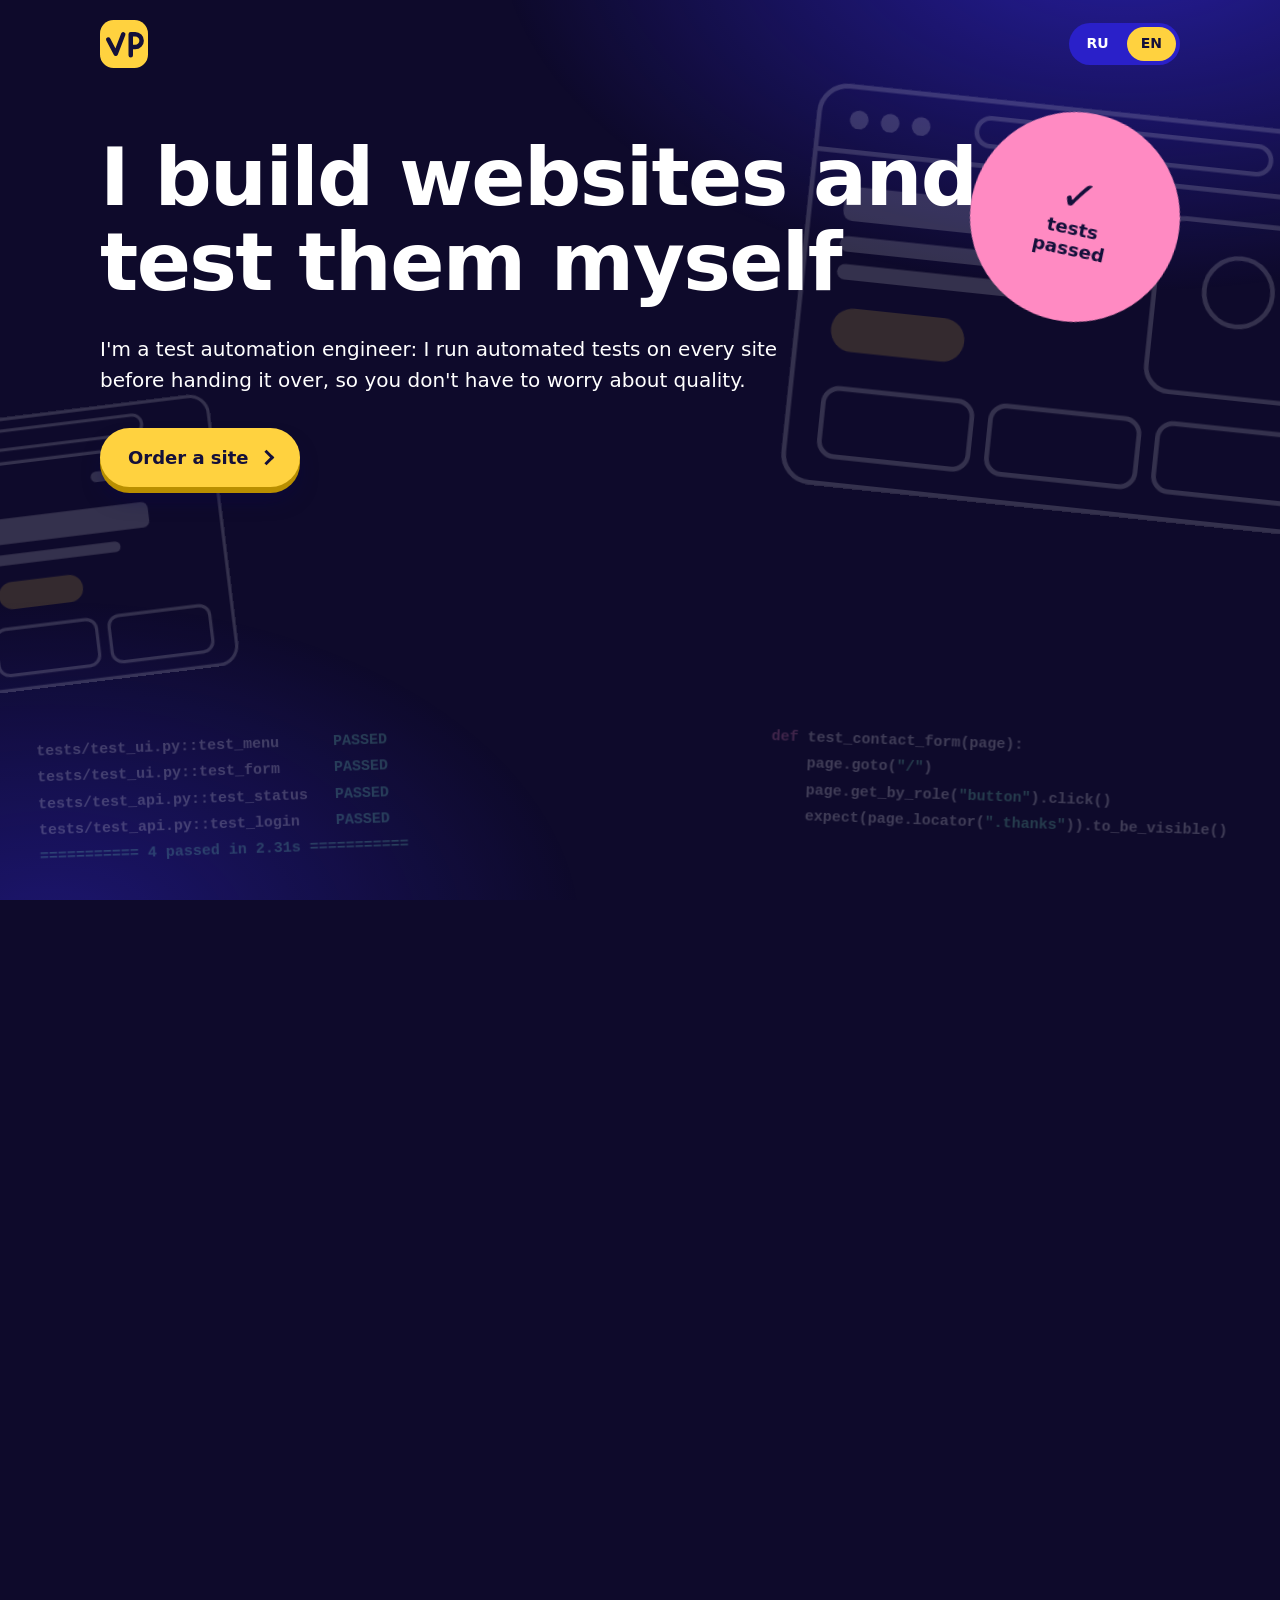
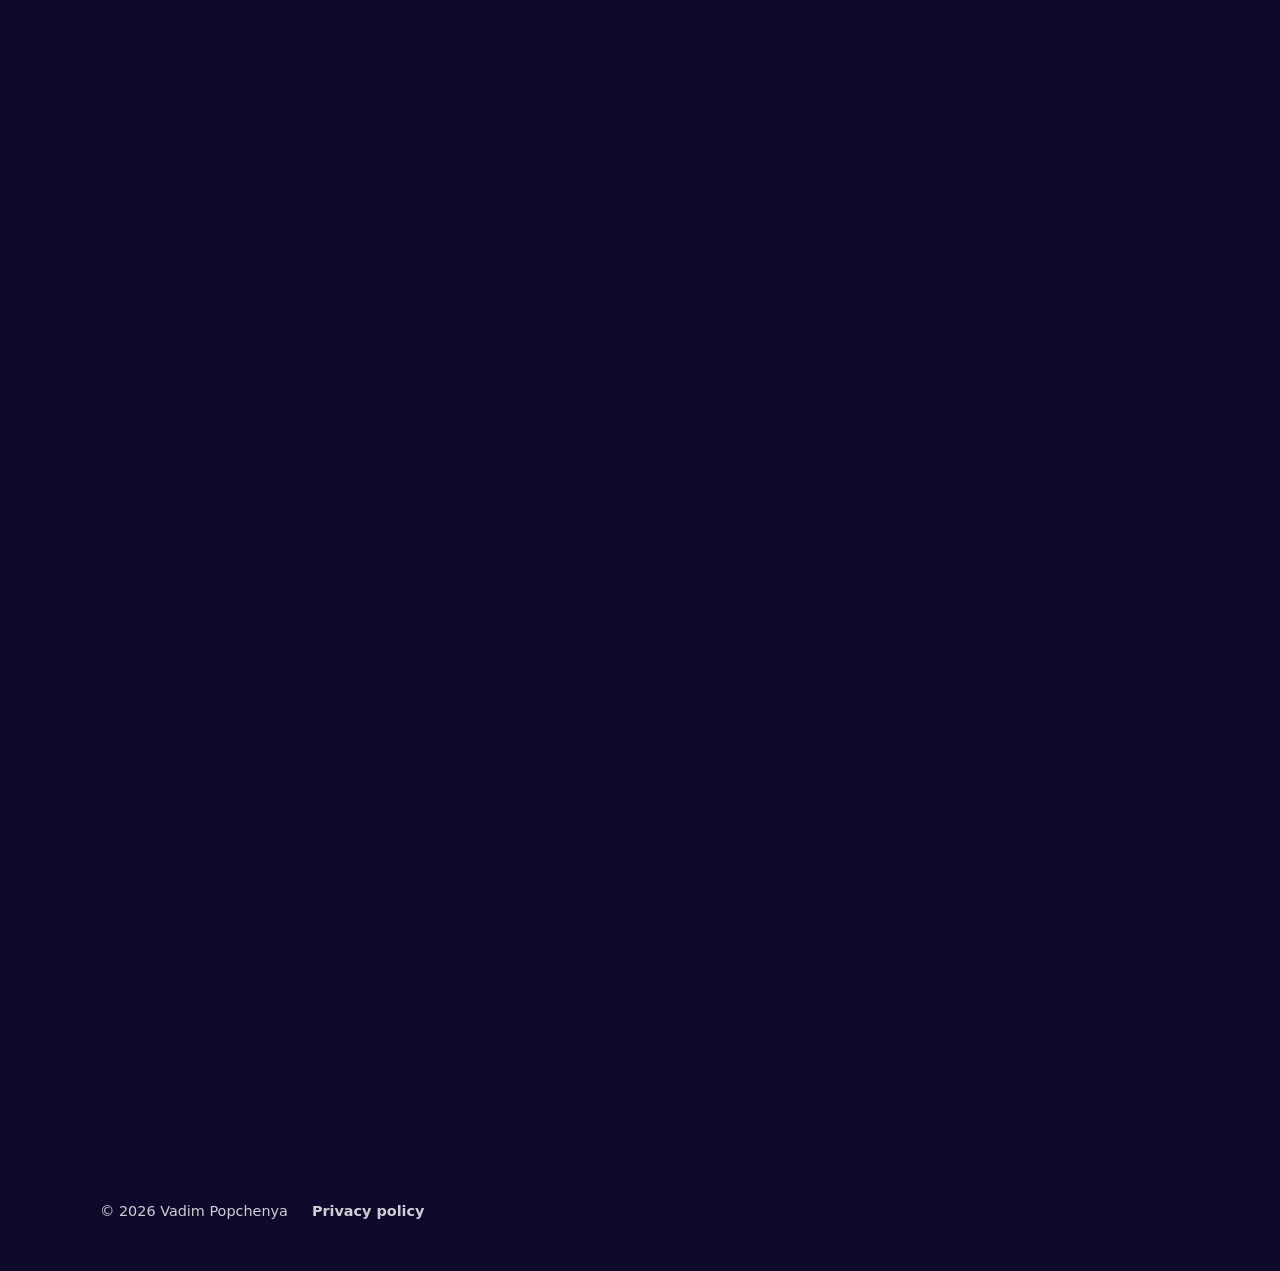
==== commit 44e76193: "Условия под тарифами и блок «Как проходит работа», тесты Co-Authored-By: Claude Sonnet 5.5 <noreply@" ====
--- a/en/index.html
+++ b/en/index.html
@@ -171,7 +171,19 @@
           <a data-testid="plan-order" class="btn" href="#order" data-plan="Multi-page website">Order</a>
         </article>
       </div>
-      <p class="plans-note">Prices are approximate. I'll give an exact quote after a short chat about your project.</p>
+      <p data-testid="plans-note" class="plans-note">Prices are approximate. I'll give an exact quote after a short chat about your project. Domain and hosting are paid separately, and you provide the texts and photos. Scope, number of revisions and support after delivery are fixed in the estimate.</p>
+    </section>
+
+    <section data-testid="section-process" class="reveal" aria-labelledby="process">
+      <h2 id="process">How the work goes</h2>
+      <ol class="steps">
+        <li data-testid="step-1"><strong>Discuss the task</strong><span>You tell me what you need, I clarify the details.</span></li>
+        <li data-testid="step-2"><strong>Structure and estimate</strong><span>We agree on the pages and the final price.</span></li>
+        <li data-testid="step-3"><strong>Design and build</strong><span>I build the site and show you interim results.</span></li>
+        <li data-testid="step-4"><strong>Testing</strong><span>Automated tests plus a check on phone and desktop.</span></li>
+        <li data-testid="step-5"><strong>Launch</strong><span>I publish the site and connect the domain.</span></li>
+      </ol>
+      <p class="plans-note">Deadlines count from the moment the estimate is agreed and all materials are received.</p>
     </section>
 
     <section data-testid="section-works" class="reveal" aria-labelledby="works">
@@ -273,10 +285,8 @@
       <h2 id="contacts">Contacts</h2>
       <ul class="contacts">
         <li><a data-testid="contact-github" href="https://github.com/vpopchenya" rel="me noopener"><span>GitHub</span><span class="val">github.com/vpopchenya</span></a></li>
-        <!-- PLACEHOLDERS: when real contacts exist, replace <div class="soon-row"> with links like the GitHub one:
-             <a href="https://t.me/YOUR_NAME" rel="me noopener">…</a> and <a href="mailto:YOUR@ADDRESS">…</a> -->
-        <li><div data-testid="contact-telegram" class="soon-row"><span>Telegram</span><span class="val">coming soon</span></div></li>
-        <li><div data-testid="contact-email" class="soon-row"><span>Email</span><span class="val">coming soon</span></div></li>
+        <li><a data-testid="contact-telegram" href="https://t.me/Vadik_QA_1" rel="me noopener"><span>Telegram</span><span class="val">@Vadik_QA_1</span></a></li>
+        <li><a data-testid="contact-email" href="mailto:vadim.popchenya0721@gmail.com"><span>Email</span><span class="val">vadim.popchenya0721@gmail.com</span></a></li>
       </ul>
     </section>
   </main>
--- a/css/style.css
+++ b/css/style.css
@@ -300,6 +300,15 @@
 .plan .btn { margin-top: auto; align-self: flex-start; }
 .plans-note { margin: 24px 0 0; max-width: 40em; font-size: 1rem; opacity: .85; }
 
+/* "how the work goes": numbered steps, accent colours cycle like the price cards */
+.steps { list-style: none; margin: 0; padding: 0; display: grid; grid-template-columns: repeat(auto-fit, minmax(190px, 1fr)); gap: 16px; counter-reset: step; }
+.steps li { --accent: var(--yellow); counter-increment: step; display: flex; flex-direction: column; gap: 6px; padding: 20px; border: 2px solid rgba(255, 255, 255, .25); border-radius: 24px; }
+.steps li:nth-child(3n+2) { --accent: var(--mint); }
+.steps li:nth-child(3n+3) { --accent: var(--pink); }
+.steps li::before { content: counter(step); font-family: var(--font); font-weight: 700; font-size: 1.8rem; line-height: 1; color: var(--accent); }
+.steps strong { font-weight: 700; }
+.steps span { font-size: .95rem; opacity: .9; }
+
 /* order form */
 .order {
   padding: 36px;
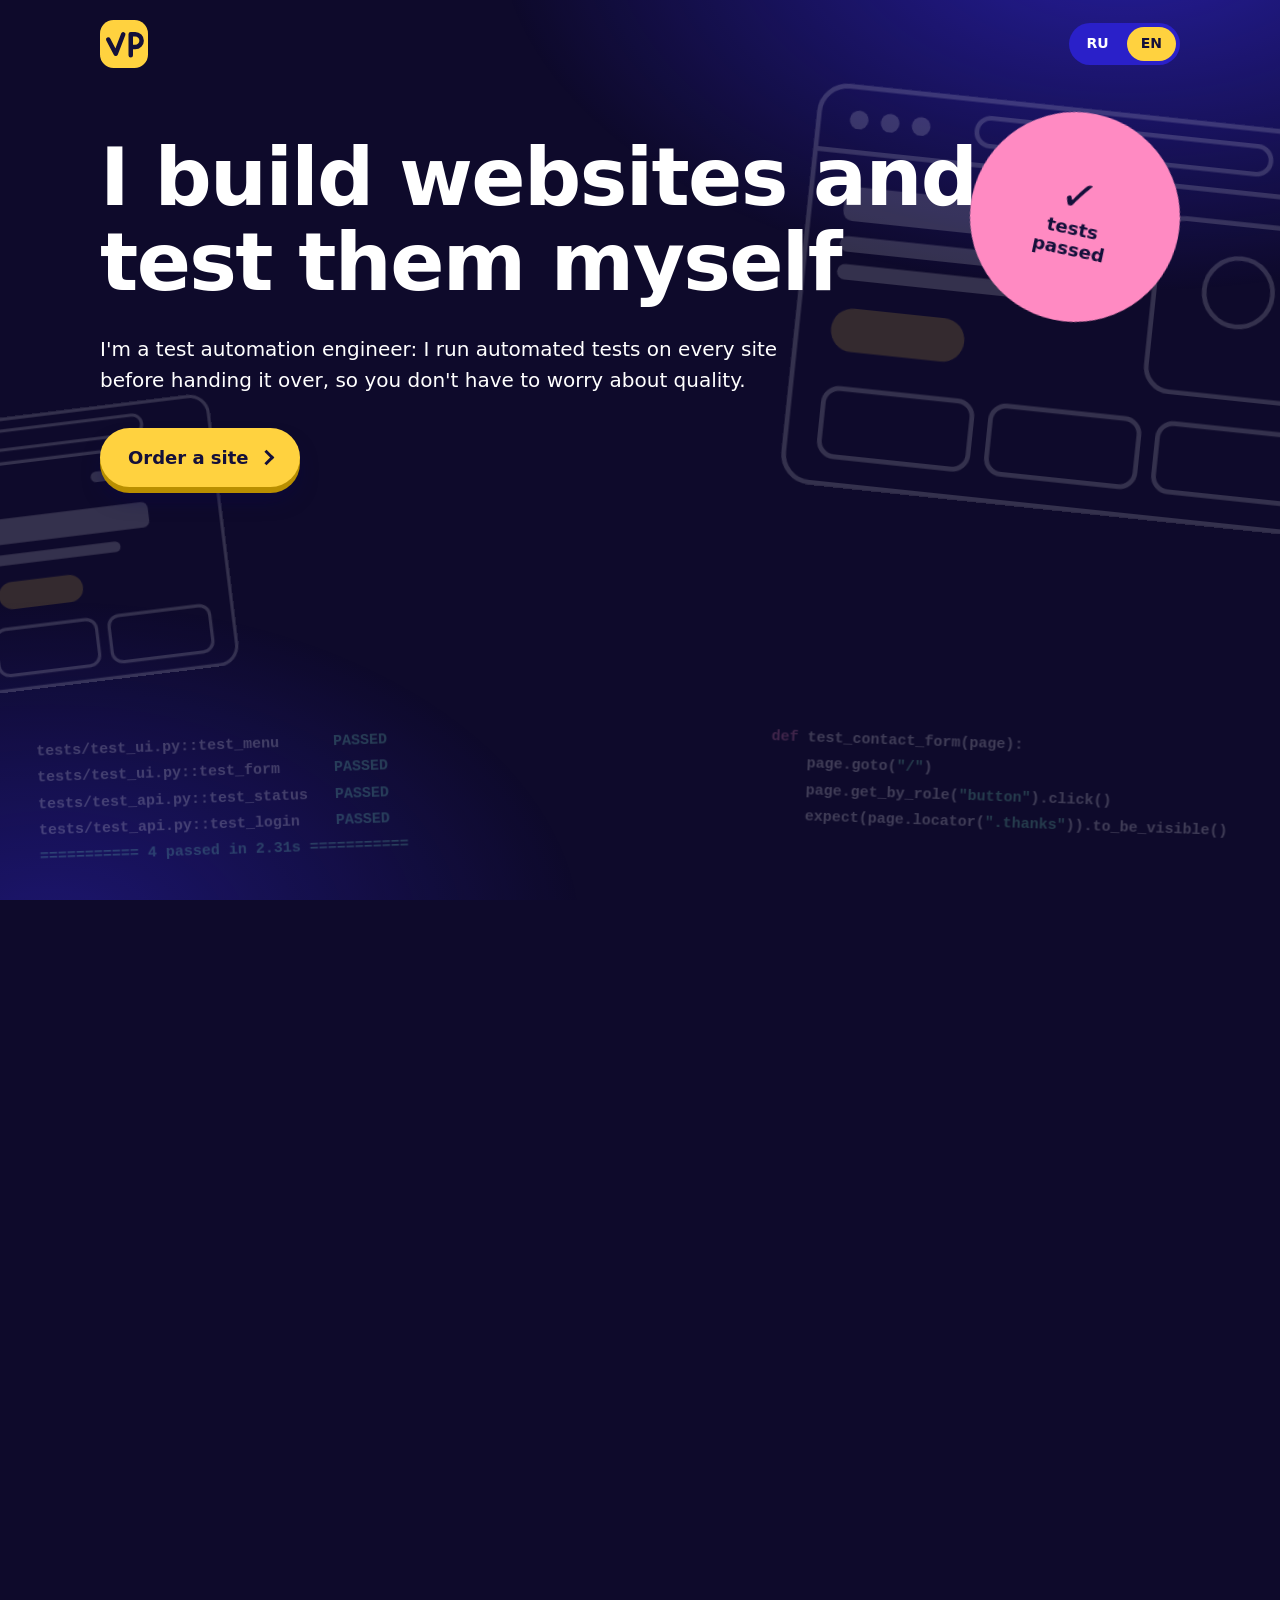
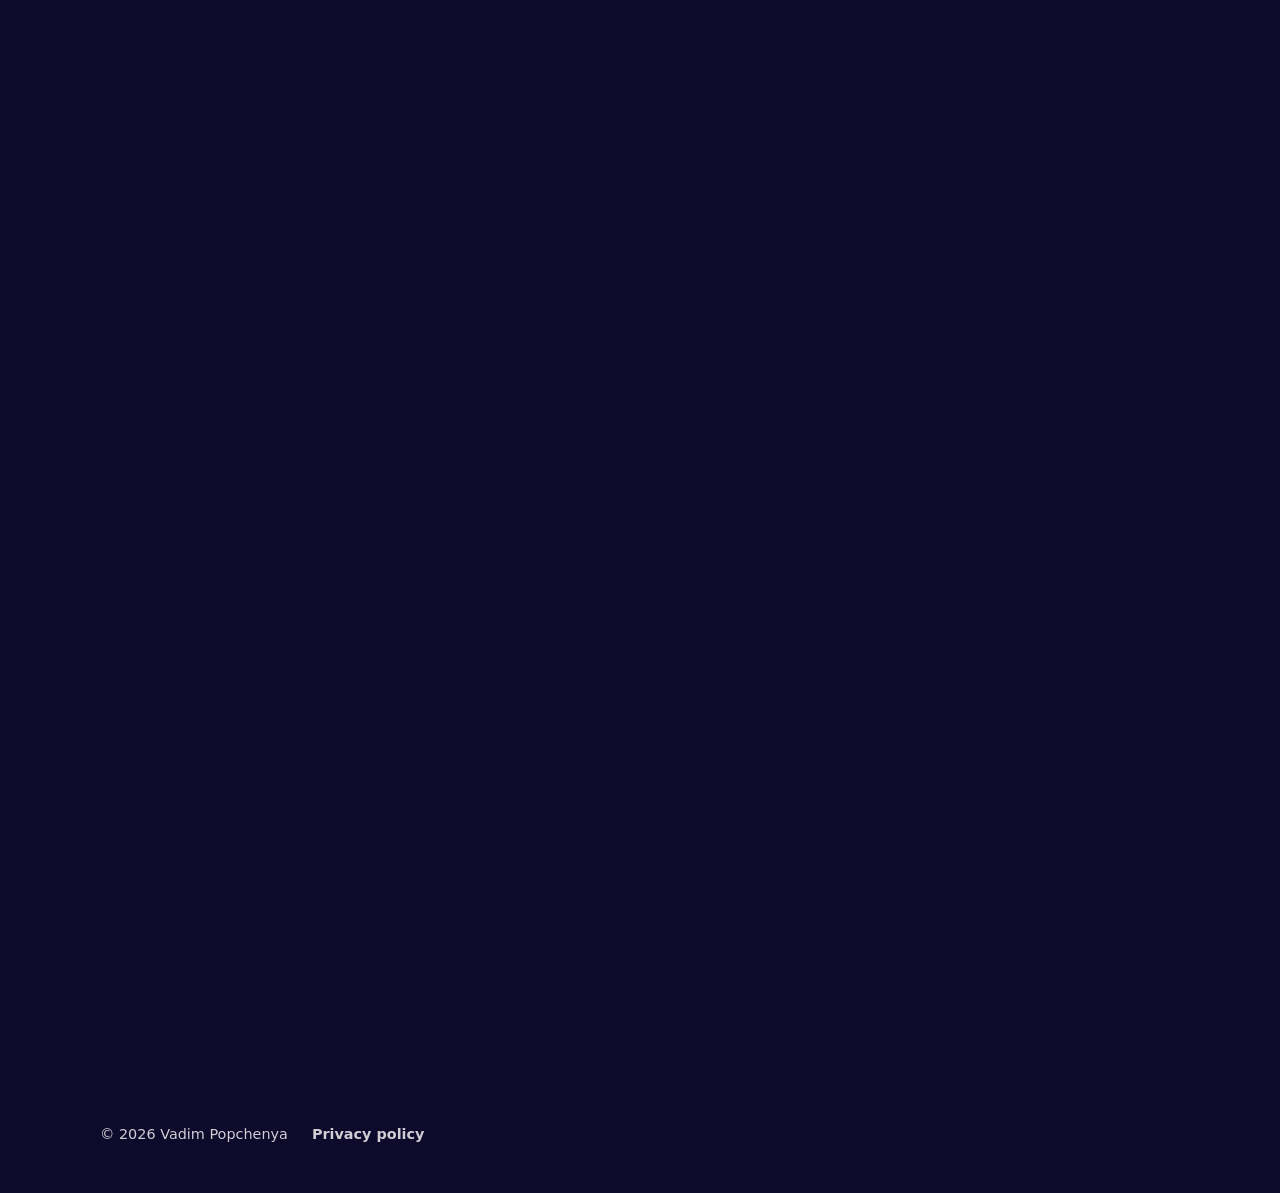
==== commit 7df42bb4: "Цены в долларах на английской версии, общая проверка на 8 ширинах в tests/ - EN: одна цена в доллара" ====
--- a/en/index.html
+++ b/en/index.html
@@ -122,19 +122,13 @@
 
     <section data-testid="section-prices" class="reveal" aria-labelledby="prices">
       <h2 id="prices">Services and prices</h2>
-      <!-- currency: pure CSS (:has), no JS; browsers without :has show both prices -->
-      <fieldset data-testid="currency-switch" class="currency">
-        <legend>Prices for</legend>
-        <label data-testid="currency-rub" class="chip"><input type="radio" name="currency" value="rub" checked><span>Russia · RUB</span></label>
-        <label data-testid="currency-byn" class="chip"><input type="radio" name="currency" value="byn"><span>Belarus · BYN</span></label>
-      </fieldset>
-      <!-- BYN prices: the RUB prices converted at the NBRB rate of 26.10.2026 (100 RUB = 3.6597 BYN), rounded to 10 BYN -->
+      <!-- USD prices: the RUB prices converted at the NBRB cross rate of 26.10.2026 (1 USD = 2.9460 BYN, 100 RUB = 3.6597 BYN, so 1 USD ≈ 80.5 RUB), rounded to $10 -->
       <!-- PLACEHOLDERS: prices are approximate, replace with your own -->
       <div class="plans">
         <article data-testid="plan-landing" class="plan">
           <h3>Landing page</h3>
           <p class="for">One page to sell one service or product.</p>
-          <p data-testid="plan-price" class="price"><span data-testid="plan-price-rub" class="amount amount-rub"><span class="from">from</span><strong>₽15,000</strong></span><span data-testid="plan-price-byn" class="amount amount-byn"><span class="from">from</span><strong>550&nbsp;BYN</strong></span></p>
+          <p data-testid="plan-price" class="price"><span data-testid="plan-price-usd" class="amount"><span class="from">from</span><strong>$190</strong></span></p>
           <ul>
             <li>Responsive design for phone and desktop</li>
             <li>Contact form and contact buttons</li>
@@ -147,7 +141,7 @@
         <article data-testid="plan-corporate" class="plan">
           <h3>Corporate website</h3>
           <p class="for">A company site: services, about, contacts.</p>
-          <p data-testid="plan-price" class="price"><span data-testid="plan-price-rub" class="amount amount-rub"><span class="from">from</span><strong>₽40,000</strong></span><span data-testid="plan-price-byn" class="amount amount-byn"><span class="from">from</span><strong>1,460&nbsp;BYN</strong></span></p>
+          <p data-testid="plan-price" class="price"><span data-testid="plan-price-usd" class="amount"><span class="from">from</span><strong>$500</strong></span></p>
           <ul>
             <li>Up to 6 pages</li>
             <li>Design that follows your brand</li>
@@ -160,7 +154,7 @@
         <article data-testid="plan-multipage" class="plan">
           <h3>Multi-page website</h3>
           <p class="for">A catalog, a blog or a large site with many sections.</p>
-          <p data-testid="plan-price" class="price"><span data-testid="plan-price-rub" class="amount amount-rub"><span class="from">from</span><strong>₽70,000</strong></span><span data-testid="plan-price-byn" class="amount amount-byn"><span class="from">from</span><strong>2,560&nbsp;BYN</strong></span></p>
+          <p data-testid="plan-price" class="price"><span data-testid="plan-price-usd" class="amount"><span class="from">from</span><strong>$870</strong></span></p>
           <ul>
             <li>10 pages or more</li>
             <li>One design and reusable page templates</li>
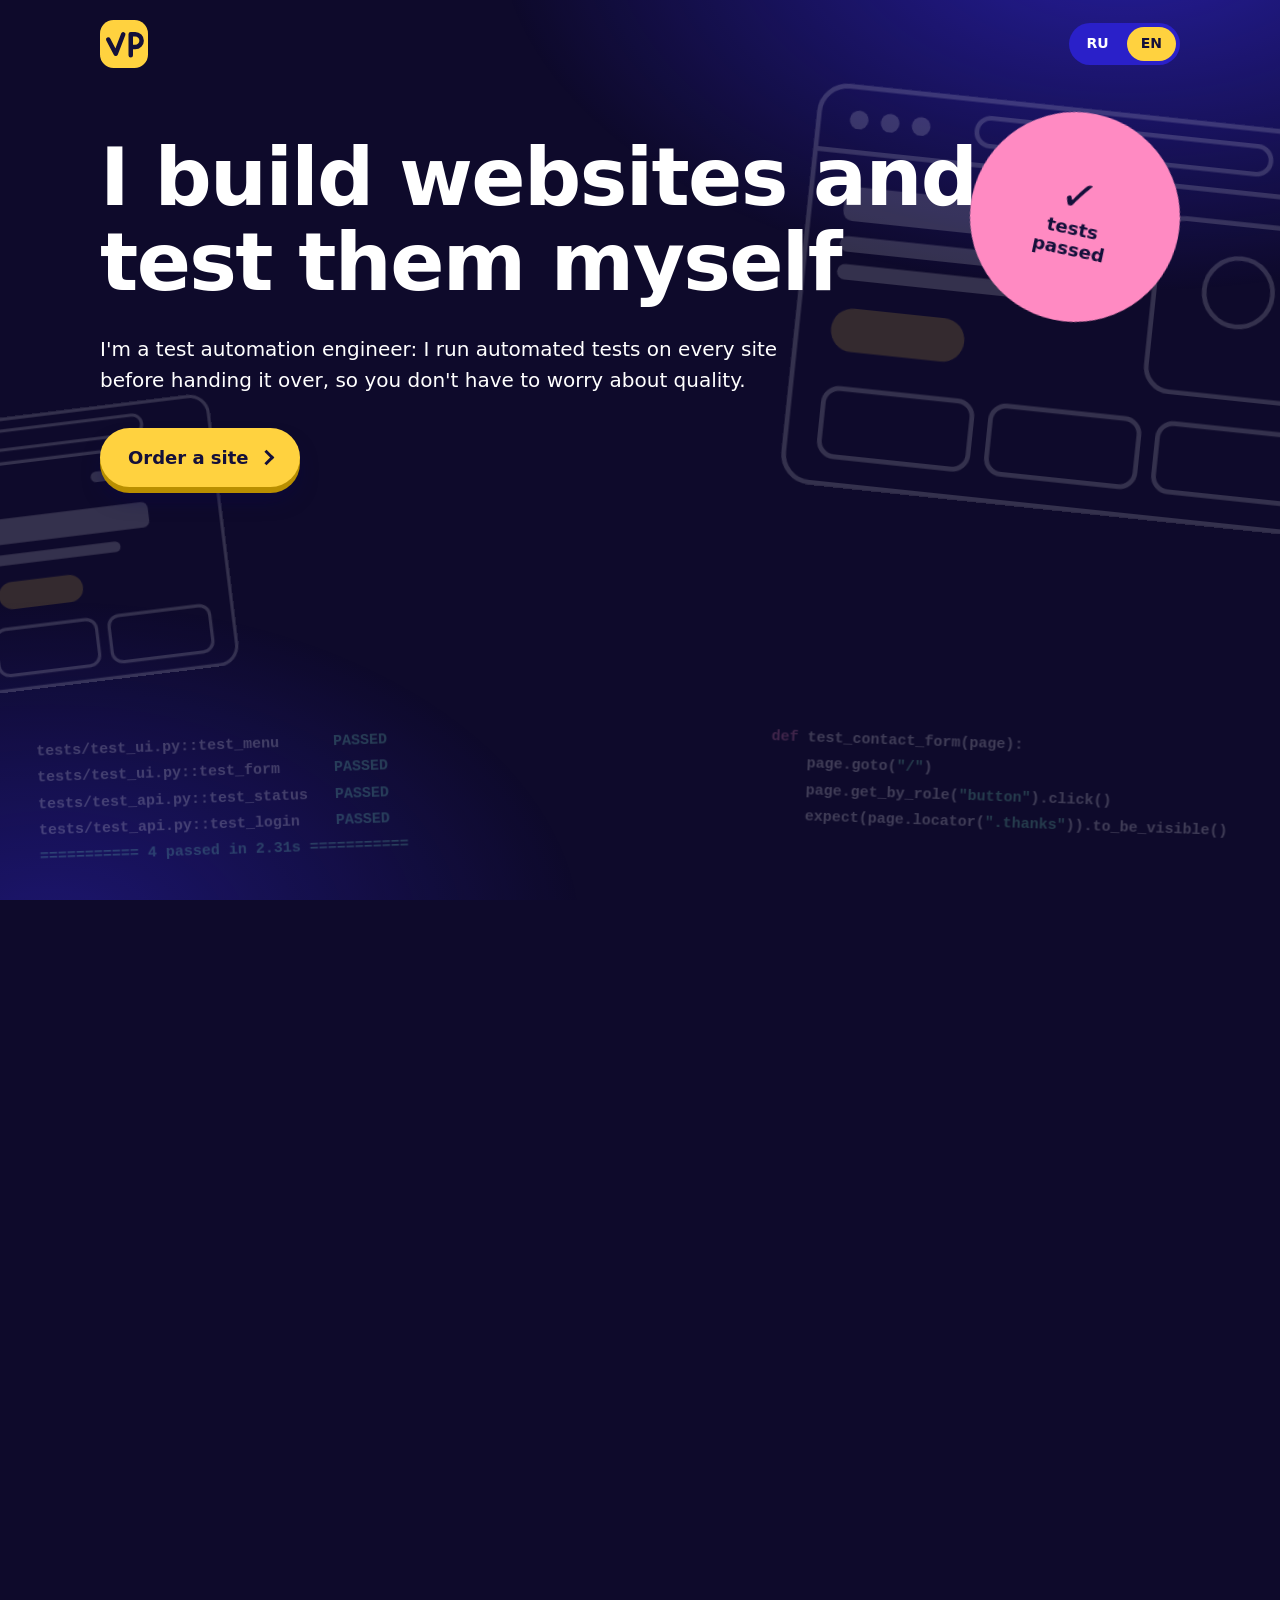
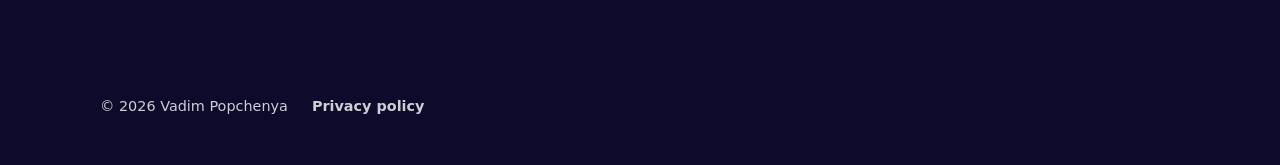
==== commit 9e287660: "Блок «Обо мне» с фото, равные отступы в карточках «Чем занимаюсь» - «Обо мне» перед формой заявки: ф" ====
--- a/en/index.html
+++ b/en/index.html
@@ -218,6 +218,24 @@
       </div>
     </section>
 
+    <section data-testid="section-about" class="reveal" aria-labelledby="about">
+      <h2 id="about">About me</h2>
+      <div class="about">
+        <figure class="about-figure">
+          <img data-testid="about-photo" class="about-photo" src="../img/vadim-480.webp"
+               srcset="../img/vadim-480.webp 480w, ../img/vadim-960.webp 960w"
+               sizes="(max-width: 760px) 280px, 360px" width="480" height="600"
+               loading="lazy" decoding="async" alt="Vadim Popchenya">
+        </figure>
+        <div class="about-text">
+          <p data-testid="about-name" class="about-name">Vadim Popchenya</p>
+          <p class="about-role">I build websites and the automated tests for them</p>
+          <p>I write automated tests in Python (pytest, Playwright) and run them on every site I build: before handover I check that pages open on phones and desktops, form requests arrive and links work.</p>
+          <a data-testid="about-github" class="about-link" href="https://github.com/vpopchenya" rel="me noopener">Code and tests on GitHub</a>
+        </div>
+      </div>
+    </section>
+
     <section data-testid="section-order" class="reveal" aria-labelledby="order">
       <h2 id="order">Order a site</h2>
       <div class="order">
--- a/css/style.css
+++ b/css/style.css
@@ -11,13 +11,18 @@
   --ink: #14103a;
   --white: #ffffff;
   --gutter: 20px;
+  --card-pad: 28px;      /* inner padding of every card: the same on all four sides */
+  --section-gap: 88px;   /* space between sections */
+  --heading-gap: 32px;   /* space under a section heading: smaller than above it, so the heading sticks to its content */
   --ease: cubic-bezier(.22, .8, .24, 1);
   /* system fonts: nothing to download */
   --font: system-ui, -apple-system, "Segoe UI", Roboto, "Helvetica Neue", Arial, sans-serif;
 }
 * { box-sizing: border-box; }
 /* overflow-x: the stamp starts its animation at twice its size; it must not make the page scroll sideways */
-html { -webkit-text-size-adjust: 100%; scroll-behavior: smooth; overflow-x: clip; }
+/* overflow-x: hidden is the fallback for browsers without clip (older Safari, e.g. in-app browsers on iPhone);
+   body gets it too, because iOS ignores it on html alone */
+html { -webkit-text-size-adjust: 100%; scroll-behavior: smooth; overflow-x: hidden; overflow-x: clip; }
 body {
   margin: 0;
   background: var(--bg);
@@ -25,6 +30,7 @@
   font-family: var(--font);
   font-size: 18px;
   line-height: 1.55;
+  overflow-x: hidden; overflow-x: clip;
 }
 a { color: inherit; }
 ::selection { background: var(--yellow); color: var(--ink); }
@@ -145,18 +151,30 @@
 .js .reveal.in { opacity: 1; transform: none; }
 @keyframes reveal-safety { to { opacity: 1; transform: none; } }
 
-section { padding: 0 0 88px; }
-h2 { font-family: var(--font); font-weight: 700; font-size: clamp(1.7rem, 4.5vw, 2.8rem); line-height: 1.1; margin: 0 0 32px; }
-
-.panels { display: grid; grid-template-columns: 1.25fr 1fr; gap: 20px; }
+section { padding: 0 0 var(--section-gap); }
+h2 { font-family: var(--font); font-weight: 700; font-size: clamp(1.7rem, 4.5vw, 2.8rem); line-height: 1.1; margin: 0 0 var(--heading-gap); }
+
+/* each card is as tall as its own text (align-items: start), so the space above, below and on the left
+   is the same --card-pad. text-box trims the invisible line-height air above the heading and below
+   the last line; browsers without it keep a few extra pixels there, which is fine */
+.panels { display: grid; grid-template-columns: 1fr 1fr; gap: 20px; align-items: start; }
 .panel {
-  border-radius: 32px; padding: 36px; color: var(--ink);
-  transition: transform .4s var(--ease), border-radius .4s var(--ease);
-}
-.panel:hover { transform: translateY(-14px) rotate(-.8deg); }
-.panel.tests { background: var(--yellow); --mark: var(--white); }
-.panel.sites { background: var(--pink); border-radius: 32px 32px 32px 120px; --mark: var(--mint); }
-.panel.sites:hover { border-radius: 32px 32px 32px 32px; transform: translateY(-14px) rotate(.8deg); }
+  position: relative; text-box: trim-both cap alphabetic;
+  border-radius: 32px; padding: var(--card-pad); color: var(--ink); background: var(--panel-color);
+  transition: transform .4s var(--ease), box-shadow .4s var(--ease);
+}
+.panel.tests { --panel-color: var(--yellow); --mark: var(--white); }
+.panel.sites { --panel-color: var(--pink); --mark: var(--mint); }
+/* hover: the card lifts like the price cards, and a "test passed" tick is stamped in the corner */
+.panel:hover { transform: translateY(-8px); box-shadow: 0 26px 44px -20px color-mix(in srgb, var(--panel-color) 80%, transparent); }
+.panel::after {
+  content: "✓"; position: absolute; top: var(--card-pad); right: var(--card-pad);
+  width: 36px; height: 36px; border-radius: 50%; display: grid; place-items: center;
+  background: var(--ink); color: var(--panel-color); font-weight: 800; font-size: 1.1rem;
+  opacity: 0; transform: scale(.4) rotate(-40deg);
+  transition: opacity .25s var(--ease), transform .45s cubic-bezier(.2, 1.6, .4, 1);
+}
+.panel:hover::after { opacity: 1; transform: none; }
 .panel h3 { font-family: var(--font); font-weight: 700; font-size: 1.6rem; margin: 0 0 12px; }
 .panel p { margin: 0; }
 .panel .sweep:hover { color: var(--ink); }
@@ -189,7 +207,7 @@
   --accent: var(--mint);
   overflow: hidden;
   display: flex; flex-direction: column; justify-content: space-between; gap: 56px;
-  min-height: 250px; padding: 28px; text-decoration: none;
+  min-height: 250px; padding: var(--card-pad); text-decoration: none;
 }
 .card:nth-child(2) { --accent: var(--pink); }
 /* light that follows the cursor */
@@ -221,7 +239,7 @@
 }
 .card:hover .soon { background: var(--accent); color: var(--ink); }
 
-.works { border: 3px dashed rgba(255, 255, 255, .6); border-radius: 32px; padding: 40px; transition: border-color .3s var(--ease); }
+.works { border: 3px dashed rgba(255, 255, 255, .6); border-radius: 32px; padding: var(--card-pad); transition: border-color .3s var(--ease); }
 .works:hover { border-color: var(--yellow); }
 .works p { margin: 0 0 24px; max-width: 32em; font-size: 1.15rem; }
 
@@ -273,7 +291,7 @@
 .plans::after { right: 14%; bottom: -10%; background: var(--mint); }
 .plan {
   --accent: var(--yellow);
-  display: flex; flex-direction: column; gap: 14px; padding: 28px;
+  display: flex; flex-direction: column; gap: 14px; padding: var(--card-pad);
 }
 .plan:nth-child(2) { --accent: var(--mint); }
 .plan:nth-child(3) { --accent: var(--pink); }
@@ -298,6 +316,8 @@
   border-right: 3px solid var(--accent); border-bottom: 3px solid var(--accent); transform: rotate(45deg);
 }
 .plan .btn { margin-top: auto; align-self: flex-start; }
+/* the yellow buttons have a 6px step under them; add it to the bottom padding so the space looks equal */
+.plan, .works { padding-bottom: calc(var(--card-pad) + 6px); }
 .plans-note { margin: 24px 0 0; max-width: 40em; font-size: 1rem; opacity: .85; }
 
 /* "how the work goes": numbered steps, accent colours cycle like the price cards */
@@ -309,9 +329,23 @@
 .steps strong { font-weight: 700; }
 .steps span { font-size: .95rem; opacity: .9; }
 
+/* about me: the photo in a rounded frame, a thin yellow frame offset behind it, no glow */
+.about { display: grid; grid-template-columns: minmax(0, 360px) 1fr; gap: 56px; align-items: center; }
+.about-figure { position: relative; isolation: isolate; margin: 0 14px 14px 0; max-width: 360px; }
+.about-figure::before {
+  content: ""; position: absolute; inset: 0; z-index: -1;
+  border: 2px solid var(--yellow); border-radius: 32px; transform: translate(14px, 14px);
+}
+.about-photo { display: block; width: 100%; height: auto; border-radius: 32px; background: var(--blue-deep); }
+.about-text p { margin: 0 0 16px; max-width: 34em; }
+.about-text .about-name { margin: 0 0 4px; font-weight: 700; font-size: clamp(1.6rem, 3vw, 2.2rem); line-height: 1.15; }
+.about-text .about-role { margin: 0 0 20px; font-weight: 800; color: var(--yellow); }
+.about-link { color: var(--pink); font-weight: 800; transition: color .3s var(--ease); }
+.about-link:hover { color: var(--mint); }
+
 /* order form */
 .order {
-  padding: 36px;
+  padding: var(--card-pad);
   background: linear-gradient(150deg, rgba(255, 255, 255, .16), rgba(255, 255, 255, .05));
   box-shadow: inset 0 1px 0 rgba(255, 255, 255, .35);
 }
@@ -350,7 +384,8 @@
 }
 .consent a { color: var(--pink); font-weight: 800; }
 .consent a:hover { color: var(--mint); }
-.hp { position: absolute; left: -9999px; width: 1px; height: 1px; overflow: hidden; }
+/* bot trap: hidden in place, not pushed 9999px off screen, which some phone browsers let you pan to */
+.hp { position: absolute; width: 1px; height: 1px; overflow: hidden; clip-path: inset(50%); white-space: nowrap; }
 .form-actions { display: flex; flex-wrap: wrap; align-items: center; gap: 16px 24px; }
 .form-actions .btn { border: 0; font: inherit; font-weight: 800; cursor: pointer; }
 .form-actions .btn:disabled { opacity: .6; cursor: progress; transform: none; }
@@ -424,18 +459,18 @@
   .plans { grid-template-columns: 1fr; }
 }
 @media (max-width: 760px) {
-  :root { --gutter: 16px; }
+  :root { --gutter: 16px; --card-pad: 24px; --section-gap: 64px; --heading-gap: 24px; }
   .bg-win-a { width: 78vw; right: -22vw; top: 18vh; }
   .bg-win-b, .bg-code-a { display: none; }
   .bg pre.bg-code-b { font-size: 11px; left: 3vw; bottom: 3vh; }
   .hero { padding: 24px 0 72px; }
   .stamp { position: static; margin: 0 0 24px; }
   .panels, .cards, .form-grid { grid-template-columns: 1fr; }
-  .panel, .works { padding: 28px; }
-  .order { padding: 24px; }
   .contacts a, .contacts .soon-row { flex-direction: column; gap: 4px; }
   .contacts .val { text-align: left; }
   .currency legend { float: none; line-height: 1.4; margin-bottom: 10px; } /* both pills fit in one row */
+  .about { grid-template-columns: 1fr; gap: 32px; }
+  .about-figure { max-width: 280px; }
 }
 @media (prefers-reduced-motion: reduce) {
   html { scroll-behavior: auto; }
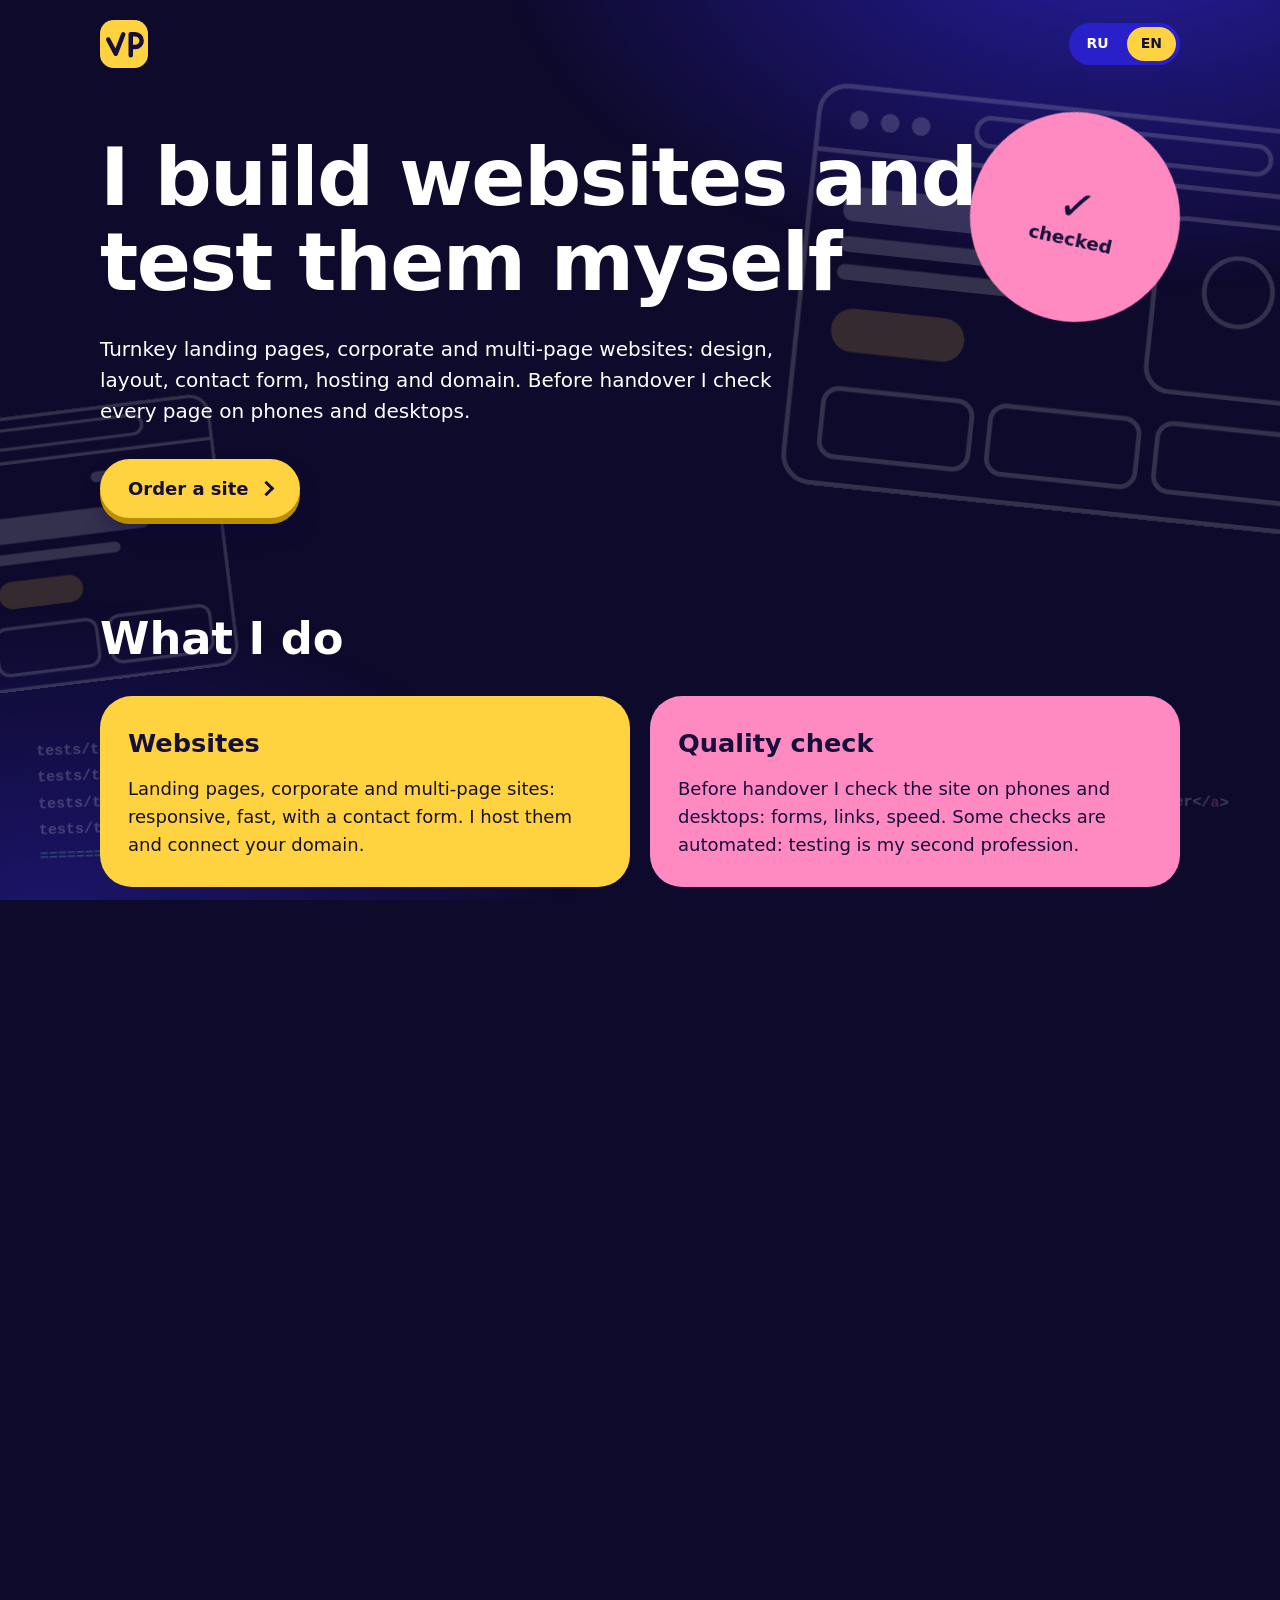
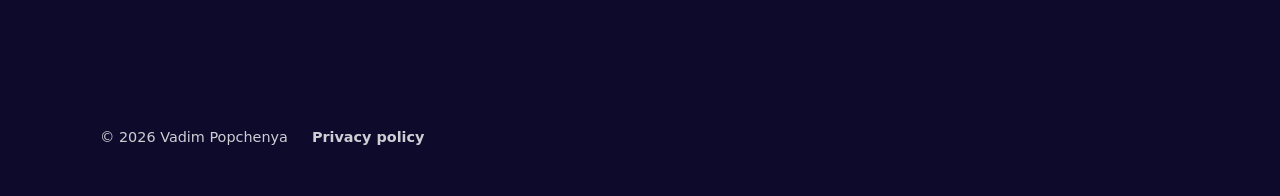
==== commit fdc333a3: "Упор на разработку сайтов: новые тексты, тестирование как дополнение - заголовок и описание для поис" ====
--- a/en/index.html
+++ b/en/index.html
@@ -6,8 +6,8 @@
 <!-- Security policy: only this site's own files, plus the form service. If you change the inline script below, its hash here must change too. -->
 <meta http-equiv="Content-Security-Policy" content="default-src 'none'; script-src 'self' 'sha256-WZRJfWvsnNCPcxzZwvyhovnZGqhZaC+8gPGPRbx6wTk='; style-src 'self'; img-src 'self'; connect-src https://api.web3forms.com; base-uri 'none'; form-action 'none'">
 <meta name="referrer" content="strict-origin-when-cross-origin">
-<title>Vadim Popchenya: websites tested with automation</title>
-<meta name="description" content="I build landing pages, corporate and multi-page websites and test each one with automated tests before handover. Python, pytest, Playwright.">
+<title>Vadim Popchenya — web development: landing pages and business websites</title>
+<meta name="description" content="I build landing pages, corporate and multi-page websites turnkey: mobile-friendly, fast, with a contact form. I check every site before handover.">
 <meta name="author" content="Vadim Popchenya">
 <meta name="robots" content="index, follow, max-image-preview:large">
 <meta name="theme-color" content="#0e0a2b">
@@ -17,15 +17,15 @@
 <link rel="alternate" hreflang="x-default" href="https://vpopchenya.github.io/">
 <meta property="og:type" content="website">
 <meta property="og:site_name" content="Vadim Popchenya">
-<meta property="og:title" content="Vadim Popchenya: websites I test myself with automation">
-<meta property="og:description" content="Landing pages, corporate and multi-page websites. I run automated tests on every site before handover.">
+<meta property="og:title" content="Vadim Popchenya — web development">
+<meta property="og:description" content="Turnkey landing pages, corporate and multi-page websites. I check every site before handover.">
 <meta property="og:url" content="https://vpopchenya.github.io/en/">
 <meta property="og:locale" content="en_US">
 <meta property="og:locale:alternate" content="ru_RU">
 <meta property="og:image" content="https://vpopchenya.github.io/img/og-en.png">
 <meta property="og:image:width" content="1200">
 <meta property="og:image:height" content="630">
-<meta property="og:image:alt" content="Vadim Popchenya: I build websites and test them myself">
+<meta property="og:image:alt" content="Vadim Popchenya — turnkey web development">
 <meta name="twitter:card" content="summary_large_image">
 <link rel="icon" href="../favicon.svg" type="image/svg+xml">
 <link rel="stylesheet" href="../css/style.css">
@@ -34,7 +34,7 @@
 <script type="application/ld+json">
 {"@context":"https://schema.org","@graph":[
 {"@type":"WebSite","@id":"https://vpopchenya.github.io/en/#website","url":"https://vpopchenya.github.io/en/","name":"Vadim Popchenya","inLanguage":"en","publisher":{"@id":"https://vpopchenya.github.io/#person"}},
-{"@type":"Person","@id":"https://vpopchenya.github.io/#person","name":"Vadim Popchenya","alternateName":"Вадим Попченя","url":"https://vpopchenya.github.io/","jobTitle":"Test automation engineer and web developer","sameAs":["https://github.com/vpopchenya"],"knowsAbout":["Test automation","Python","pytest","Playwright","Web development"]}
+{"@type":"Person","@id":"https://vpopchenya.github.io/#person","name":"Vadim Popchenya","alternateName":"Вадим Попченя","url":"https://vpopchenya.github.io/","jobTitle":"Web developer","sameAs":["https://github.com/vpopchenya"],"knowsAbout":["Web development","HTML","CSS","JavaScript","Test automation","Python"]}
 ]}
 </script>
 </head>
@@ -75,10 +75,10 @@
     <rect x="240" y="200" width="96" height="44" rx="10"/>
   </svg>
   <!-- test code -->
-  <pre class="bg-item bg-code-a" data-speed="0.3"><span class="kw">def</span> test_contact_form(page):
-    page.goto(<span class="ok">"/"</span>)
-    page.get_by_role(<span class="ok">"button"</span>).click()
-    expect(page.locator(<span class="ok">".thanks"</span>)).to_be_visible()</pre>
+  <pre class="bg-item bg-code-a" data-speed="0.3">&lt;<span class="kw">section</span> class=<span class="ok">"hero"</span>&gt;
+  &lt;<span class="kw">h1</span>&gt;New website&lt;/<span class="kw">h1</span>&gt;
+  &lt;<span class="kw">a</span> class=<span class="ok">"btn"</span> href=<span class="ok">"#order"</span>&gt;Order&lt;/<span class="kw">a</span>&gt;
+&lt;/<span class="kw">section</span>&gt;</pre>
   <pre class="bg-item bg-code-b" data-speed="0.16">tests/test_ui.py::test_menu      <span class="ok">PASSED</span>
 tests/test_ui.py::test_form      <span class="ok">PASSED</span>
 tests/test_api.py::test_status   <span class="ok">PASSED</span>
@@ -99,23 +99,23 @@
     <div class="hero">
       <div data-testid="stamp" class="stamp" aria-hidden="true">
         <span class="tick">✓</span>
-        <span>tests<br>passed</span>
+        <span>checked</span>
       </div>
       <h1 data-testid="hero-title" class="intro"><span>I build websites and test them myself</span></h1>
-      <p class="lead intro"><span class="sweep">I'm a test automation engineer: I run automated tests on every site before handing it over, so you don't have to worry about quality.</span></p>
+      <p class="lead intro"><span class="sweep">Turnkey landing pages, corporate and multi-page websites: design, layout, contact form, hosting and domain. Before handover I check every page on phones and desktops.</span></p>
       <div class="intro"><a data-testid="hero-order" class="btn" href="#order">Order a site</a></div>
     </div>
 
     <section data-testid="section-what" class="reveal" aria-labelledby="what">
       <h2 id="what">What I do</h2>
       <div class="panels">
-        <div data-testid="panel-tests" class="panel tests">
-          <h3>Automated tests</h3>
-          <p><span class="sweep">Python, pytest, Playwright. UI and API tests, with load tests on Locust next.</span></p>
-        </div>
         <div data-testid="panel-sites" class="panel sites">
           <h3>Websites</h3>
           <p><span class="sweep">Landing pages, corporate and multi-page sites: responsive, fast, with a contact form. I host them and connect your domain.</span></p>
+        </div>
+        <div data-testid="panel-tests" class="panel tests">
+          <h3>Quality check</h3>
+          <p><span class="sweep">Before handover I check the site on phones and desktops: forms, links, speed. Some checks are automated: testing is my second profession.</span></p>
         </div>
       </div>
     </section>
@@ -133,7 +133,7 @@
             <li>Responsive design for phone and desktop</li>
             <li>Contact form and contact buttons</li>
             <li>Basic SEO setup</li>
-            <li>Automated testing before handover</li>
+            <li>Checked on phone and desktop before handover</li>
             <li>Timeline: from 3 days</li>
           </ul>
           <a data-testid="plan-order" class="btn" href="#order" data-plan="Landing page">Order</a>
@@ -146,7 +146,7 @@
             <li>Up to 6 pages</li>
             <li>Design that follows your brand</li>
             <li>Contact form, SEO setup, sitemap</li>
-            <li>Automated tests for key pages</li>
+            <li>Checks of key pages and the form</li>
             <li>Timeline: from 2 weeks</li>
           </ul>
           <a data-testid="plan-order" class="btn" href="#order" data-plan="Corporate website">Order</a>
@@ -159,7 +159,7 @@
             <li>10 pages or more</li>
             <li>One design and reusable page templates</li>
             <li>Structure built around search queries</li>
-            <li>Automated tests for every page and form</li>
+            <li>Checks of every page and form</li>
             <li>Timeline: from 4 weeks</li>
           </ul>
           <a data-testid="plan-order" class="btn" href="#order" data-plan="Multi-page website">Order</a>
@@ -174,7 +174,7 @@
         <li data-testid="step-1"><strong>Discuss the task</strong><span>You tell me what you need, I clarify the details.</span></li>
         <li data-testid="step-2"><strong>Structure and estimate</strong><span>We agree on the pages and the final price.</span></li>
         <li data-testid="step-3"><strong>Design and build</strong><span>I build the site and show you interim results.</span></li>
-        <li data-testid="step-4"><strong>Testing</strong><span>Automated tests plus a check on phone and desktop.</span></li>
+        <li data-testid="step-4"><strong>Quality check</strong><span>I check the site on phones and desktops, its forms and links.</span></li>
         <li data-testid="step-5"><strong>Launch</strong><span>I publish the site and connect the domain.</span></li>
       </ol>
       <p class="plans-note">Deadlines count from the moment the estimate is agreed and all materials are received.</p>
@@ -229,9 +229,9 @@
         </figure>
         <div class="about-text">
           <p data-testid="about-name" class="about-name">Vadim Popchenya</p>
-          <p class="about-role">I build websites and the automated tests for them</p>
-          <p>I write automated tests in Python (pytest, Playwright) and run them on every site I build: before handover I check that pages open on phones and desktops, form requests arrive and links work.</p>
-          <a data-testid="about-github" class="about-link" href="https://github.com/vpopchenya" rel="me noopener">Code and tests on GitHub</a>
+          <p class="about-role">Web developer</p>
+          <p>I build landing pages and business websites, from structure and design to hosting and the domain. My edge is a tester's experience: before handover I check every page, form and link, including with automated tests in Python.</p>
+          <a data-testid="about-github" class="about-link" href="https://github.com/vpopchenya" rel="me noopener">My GitHub</a>
         </div>
       </div>
     </section>
--- a/css/style.css
+++ b/css/style.css
@@ -154,17 +154,16 @@
 section { padding: 0 0 var(--section-gap); }
 h2 { font-family: var(--font); font-weight: 700; font-size: clamp(1.7rem, 4.5vw, 2.8rem); line-height: 1.1; margin: 0 0 var(--heading-gap); }
 
-/* each card is as tall as its own text (align-items: start), so the space above, below and on the left
-   is the same --card-pad. text-box trims the invisible line-height air above the heading and below
-   the last line; browsers without it keep a few extra pixels there, which is fine */
-.panels { display: grid; grid-template-columns: 1fr 1fr; gap: 20px; align-items: start; }
+/* both cards share one height (the owner's choice), so the card with less text has more space below it.
+   text-box trims the invisible line-height air above the heading and below the last line */
+.panels { display: grid; grid-template-columns: 1fr 1fr; gap: 20px; }
 .panel {
   position: relative; text-box: trim-both cap alphabetic;
   border-radius: 32px; padding: var(--card-pad); color: var(--ink); background: var(--panel-color);
   transition: transform .4s var(--ease), box-shadow .4s var(--ease);
 }
-.panel.tests { --panel-color: var(--yellow); --mark: var(--white); }
-.panel.sites { --panel-color: var(--pink); --mark: var(--mint); }
+.panel.sites { --panel-color: var(--yellow); --mark: var(--white); } /* the main card: yellow, first */
+.panel.tests { --panel-color: var(--pink); --mark: var(--mint); }
 /* hover: the card lifts like the price cards, and a "test passed" tick is stamped in the corner */
 .panel:hover { transform: translateY(-8px); box-shadow: 0 26px 44px -20px color-mix(in srgb, var(--panel-color) 80%, transparent); }
 .panel::after {
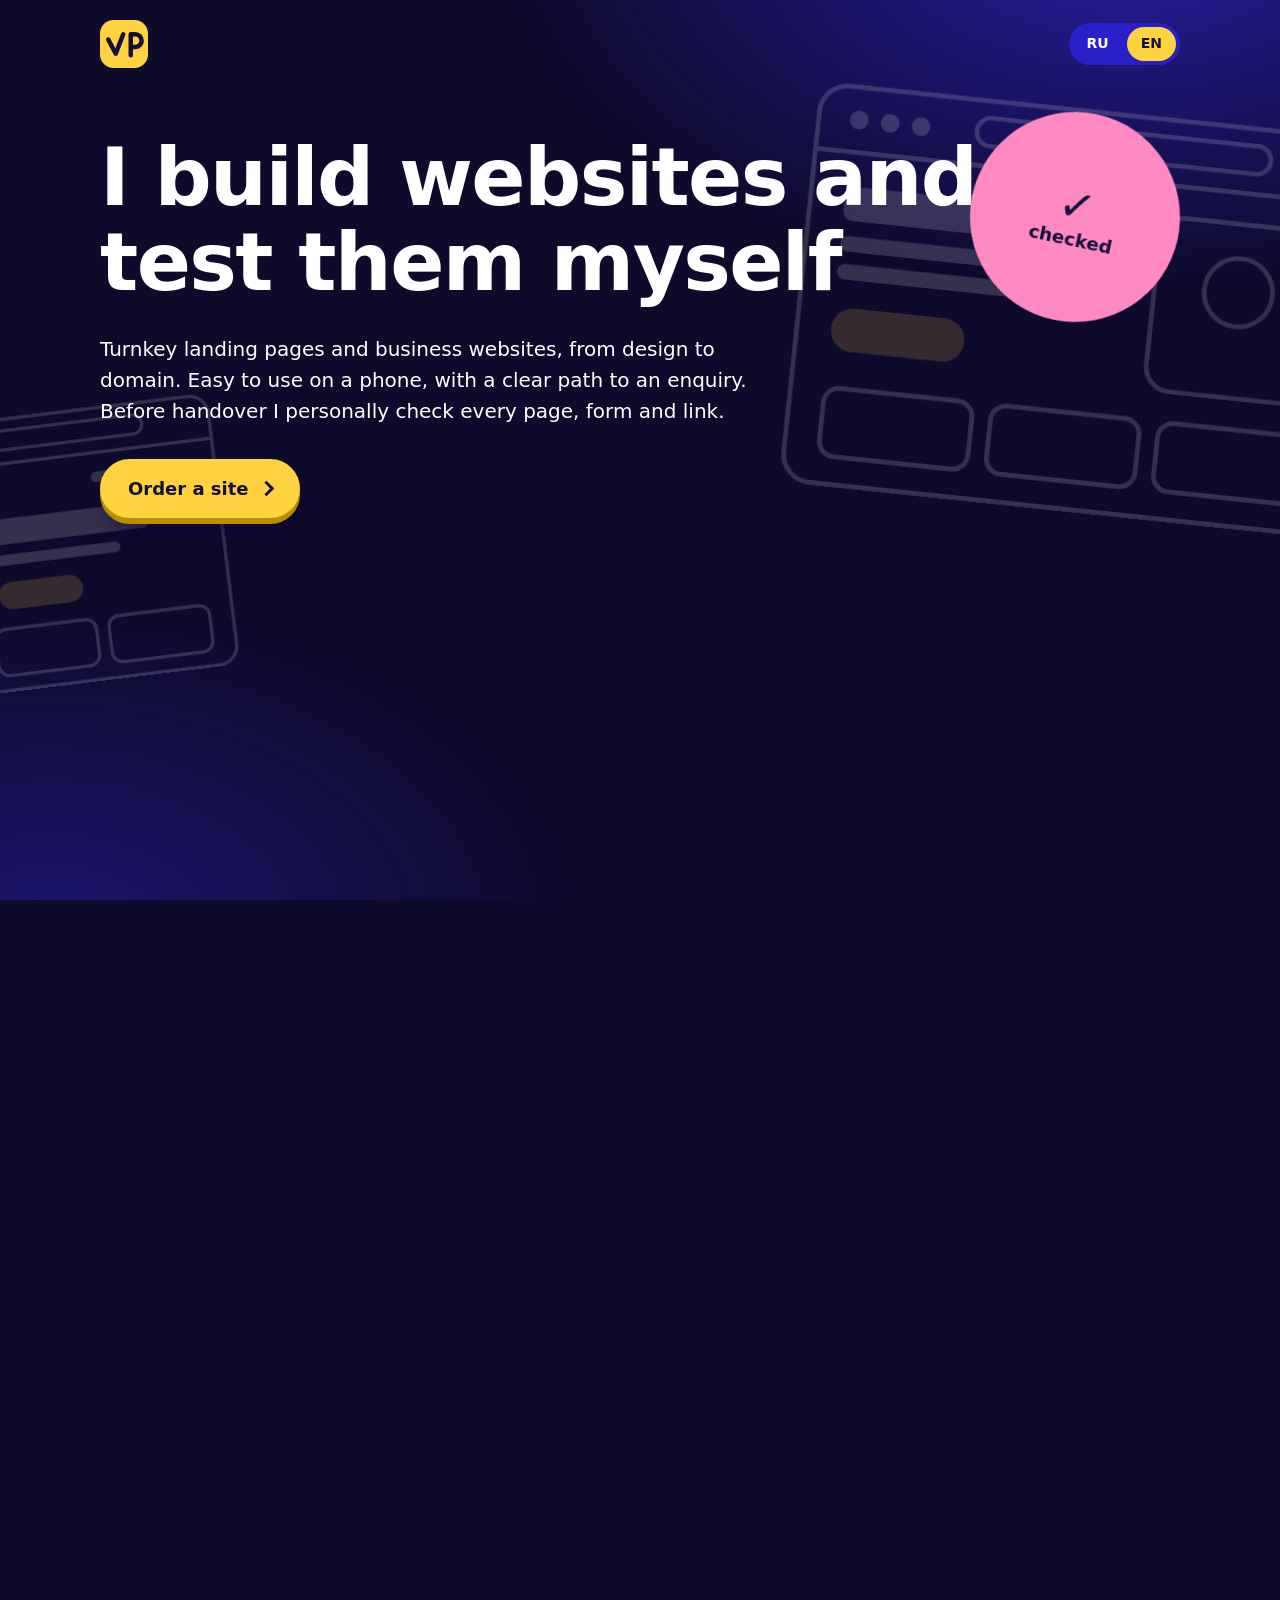
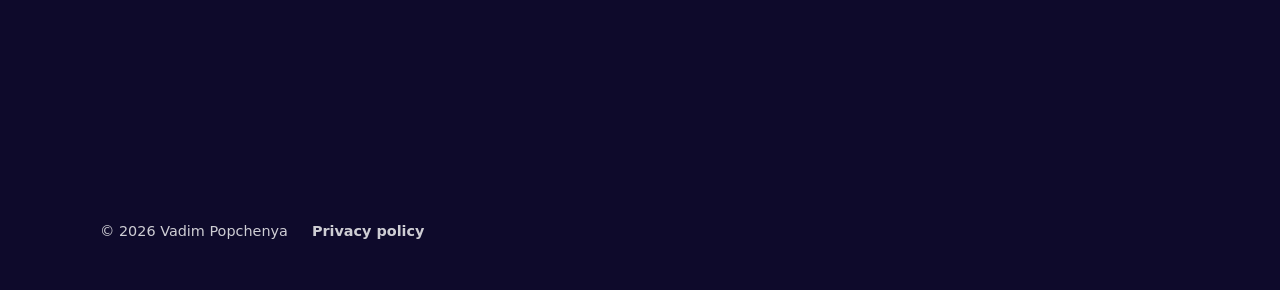
==== commit 895182e1: "Кнопки связи вместо формы, настоящие работы, блок проверок, картинки для соцсетей Co-Authored-By: Cl" ====
--- a/en/index.html
+++ b/en/index.html
@@ -3,8 +3,8 @@
 <head>
 <meta charset="utf-8">
 <meta name="viewport" content="width=device-width, initial-scale=1">
-<!-- Security policy: only this site's own files, plus the form service. If you change the inline script below, its hash here must change too. -->
-<meta http-equiv="Content-Security-Policy" content="default-src 'none'; script-src 'self' 'sha256-WZRJfWvsnNCPcxzZwvyhovnZGqhZaC+8gPGPRbx6wTk='; style-src 'self'; img-src 'self'; connect-src https://api.web3forms.com; base-uri 'none'; form-action 'none'">
+<!-- Security policy: only this site's own files, no outside connections. If you change the inline script below, its hash here must change too. -->
+<meta http-equiv="Content-Security-Policy" content="default-src 'none'; script-src 'self' 'sha256-WZRJfWvsnNCPcxzZwvyhovnZGqhZaC+8gPGPRbx6wTk='; style-src 'self'; img-src 'self'; base-uri 'none'; form-action 'none'">
 <meta name="referrer" content="strict-origin-when-cross-origin">
 <title>Vadim Popchenya — web development: landing pages and business websites</title>
 <meta name="description" content="I build landing pages, corporate and multi-page websites turnkey: mobile-friendly, fast, with a contact form. I check every site before handover.">
@@ -74,16 +74,6 @@
     <rect x="132" y="200" width="96" height="44" rx="10"/>
     <rect x="240" y="200" width="96" height="44" rx="10"/>
   </svg>
-  <!-- test code -->
-  <pre class="bg-item bg-code-a" data-speed="0.3">&lt;<span class="kw">section</span> class=<span class="ok">"hero"</span>&gt;
-  &lt;<span class="kw">h1</span>&gt;New website&lt;/<span class="kw">h1</span>&gt;
-  &lt;<span class="kw">a</span> class=<span class="ok">"btn"</span> href=<span class="ok">"#order"</span>&gt;Order&lt;/<span class="kw">a</span>&gt;
-&lt;/<span class="kw">section</span>&gt;</pre>
-  <pre class="bg-item bg-code-b" data-speed="0.16">tests/test_ui.py::test_menu      <span class="ok">PASSED</span>
-tests/test_ui.py::test_form      <span class="ok">PASSED</span>
-tests/test_api.py::test_status   <span class="ok">PASSED</span>
-tests/test_api.py::test_login    <span class="ok">PASSED</span>
-<span class="ok">=========== 4 passed in 2.31s ===========</span></pre>
 </div>
 
 <div class="wrap">
@@ -102,7 +92,7 @@
         <span>checked</span>
       </div>
       <h1 data-testid="hero-title" class="intro"><span>I build websites and test them myself</span></h1>
-      <p class="lead intro"><span class="sweep">Turnkey landing pages, corporate and multi-page websites: design, layout, contact form, hosting and domain. Before handover I check every page on phones and desktops.</span></p>
+      <p class="lead intro"><span class="sweep">Turnkey landing pages and business websites, from design to domain. Easy to use on a phone, with a clear path to an enquiry. Before handover I personally check every page, form and link.</span></p>
       <div class="intro"><a data-testid="hero-order" class="btn" href="#order">Order a site</a></div>
     </div>
 
@@ -118,6 +108,12 @@
           <p><span class="sweep">Before handover I check the site on phones and desktops: forms, links, speed. Some checks are automated: testing is my second profession.</span></p>
         </div>
       </div>
+      <ul data-testid="trust-list" class="trust">
+        <li><strong>Responsive layout</strong><span>The site works well on phones, tablets and desktops.</span></li>
+        <li><strong>Forms and links</strong><span>I make sure enquiries arrive and no link leads nowhere.</span></li>
+        <li><strong>Phones and desktops</strong><span>I review every page at different screen sizes.</span></li>
+        <li><strong>Automated tests in Python</strong><span>Key checks are repeated after every change.</span></li>
+      </ul>
     </section>
 
     <section data-testid="section-prices" class="reveal" aria-labelledby="prices">
@@ -136,7 +132,7 @@
             <li>Checked on phone and desktop before handover</li>
             <li>Timeline: from 3 days</li>
           </ul>
-          <a data-testid="plan-order" class="btn" href="#order" data-plan="Landing page">Order</a>
+          <a data-testid="plan-order" class="btn" href="#order">Order</a>
         </article>
         <article data-testid="plan-corporate" class="plan">
           <h3>Corporate website</h3>
@@ -149,7 +145,7 @@
             <li>Checks of key pages and the form</li>
             <li>Timeline: from 2 weeks</li>
           </ul>
-          <a data-testid="plan-order" class="btn" href="#order" data-plan="Corporate website">Order</a>
+          <a data-testid="plan-order" class="btn" href="#order">Order</a>
         </article>
         <article data-testid="plan-multipage" class="plan">
           <h3>Multi-page website</h3>
@@ -162,7 +158,7 @@
             <li>Checks of every page and form</li>
             <li>Timeline: from 4 weeks</li>
           </ul>
-          <a data-testid="plan-order" class="btn" href="#order" data-plan="Multi-page website">Order</a>
+          <a data-testid="plan-order" class="btn" href="#order">Order</a>
         </article>
       </div>
       <p data-testid="plans-note" class="plans-note">Prices are approximate. I'll give an exact quote after a short chat about your project. Domain and hosting are paid separately, and you provide the texts and photos. Scope, number of revisions and support after delivery are fixed in the estimate.</p>
@@ -182,38 +178,33 @@
 
     <section data-testid="section-works" class="reveal" aria-labelledby="works">
       <h2 id="works">My sites</h2>
-      <!-- PLACEHOLDERS: when a real site exists, replace <div class="card"> with <a class="card" href="site address">, set the type and name, remove "Coming soon" -->
+      <!-- Real work. Add a client project as the same kind of card: screenshot, task, technologies, link. Label demo projects as demo in .kind. -->
       <div class="cards">
-        <div data-testid="work-card-1" class="card">
-          <svg class="preview" viewBox="0 0 120 90" aria-hidden="true">
-            <rect x="2" y="2" width="116" height="86" rx="10"/>
-            <line x1="2" y1="20" x2="118" y2="20"/>
-            <circle class="solid" cx="14" cy="11" r="2.5"/><circle class="solid" cx="23" cy="11" r="2.5"/>
-            <rect class="solid" x="12" y="30" width="50" height="8" rx="4"/>
-            <rect class="solid" x="12" y="44" width="38" height="5" rx="2.5"/>
-            <circle cx="88" cy="42" r="14"/>
-            <rect x="12" y="62" width="30" height="16" rx="5"/><rect x="46" y="62" width="30" height="16" rx="5"/><rect x="80" y="62" width="30" height="16" rx="5"/>
-          </svg>
-          <span class="kind">Business card site</span>
-          <span class="title">Space for my first project</span>
-          <span class="soon">Coming soon</span>
-        </div>
-        <div data-testid="work-card-2" class="card">
-          <svg class="preview" viewBox="0 0 120 90" aria-hidden="true">
-            <rect x="2" y="2" width="116" height="86" rx="10"/>
-            <line x1="2" y1="20" x2="118" y2="20"/>
-            <circle class="solid" cx="14" cy="11" r="2.5"/><circle class="solid" cx="23" cy="11" r="2.5"/>
-            <rect class="solid" x="26" y="30" width="68" height="9" rx="4.5"/>
-            <rect class="solid" x="38" y="45" width="44" height="5" rx="2.5"/>
-            <rect x="44" y="58" width="32" height="14" rx="7"/>
-          </svg>
-          <span class="kind">Landing page</span>
-          <span class="title">Space for my second project</span>
-          <span class="soon">Coming soon</span>
-        </div>
+        <a data-testid="work-card-1" class="card" href="https://vpopchenya.github.io/trenirovki/" rel="noopener">
+          <img class="shot" src="../img/work-trainer-600.webp"
+               srcset="../img/work-trainer-600.webp 600w, ../img/work-trainer-1200.webp 1200w"
+               sizes="(max-width: 760px) calc(100vw - 82px), 500px" width="600" height="375"
+               loading="lazy" decoding="async" alt="Home screen of the Pocket Trainer app: body diagram and muscle groups">
+          <span class="kind">My project · web app (in Russian)</span>
+          <h3 class="title">Pocket Trainer</h3>
+          <p class="task">The task: a free gym exercise catalog. Pick a muscle on the body diagram and see step-by-step technique. Installs on a phone and works offline.</p>
+          <ul class="tech"><li>Astro</li><li>PWA</li><li>pytest</li><li>Playwright</li></ul>
+          <span class="open">Open the app</span>
+        </a>
+        <a data-testid="work-card-2" class="card" href="https://github.com/vpopchenya/vpopchenya.github.io" rel="me noopener">
+          <img class="shot" src="../img/work-site-en-600.webp"
+               srcset="../img/work-site-en-600.webp 600w, ../img/work-site-en-1200.webp 1200w"
+               sizes="(max-width: 760px) calc(100vw - 82px), 500px" width="600" height="375"
+               loading="lazy" decoding="async" alt="First screen of this site">
+          <span class="kind">My project · business card site</span>
+          <h3 class="title">This site</h3>
+          <p class="task">The task: a business card site with services and prices in two languages, lightweight, with no third-party services. The layout is checked at eight screen widths.</p>
+          <ul class="tech"><li>HTML</li><li>CSS</li><li>JavaScript</li><li>pytest</li><li>Playwright</li></ul>
+          <span class="open">Code on GitHub</span>
+        </a>
       </div>
       <div class="works">
-        <p>My work will appear here. Want your site to be among the first? Send a request.</p>
+        <p>These are my own projects. My first client work will appear here too, and your site could be one of them.</p>
         <a data-testid="works-order" class="btn" href="#order">Order a site</a>
       </div>
     </section>
@@ -239,57 +230,12 @@
     <section data-testid="section-order" class="reveal" aria-labelledby="order">
       <h2 id="order">Order a site</h2>
       <div class="order">
-        <p class="lead-in">Tell me what you need. I'll reply with a quote and a timeline.</p>
-        <!-- To make the form work: sign up at web3forms.com and put your key into data-key -->
-        <form data-testid="order-form" id="order-form" novalidate data-endpoint="https://api.web3forms.com/submit" data-key=""
-              data-subject="Request from vpopchenya.github.io" data-from-name="Business card site"
-              data-msg-sending="Sending…"
-              data-msg-ok="Thank you, your request was sent. I'll reply soon."
-              data-msg-err="Could not send. Please try again a little later."
-              data-msg-nokey="The form is not connected yet. You will be able to send a request here soon.">
-          <div class="form-grid">
-            <div class="field">
-              <label for="f-name">Name</label>
-              <input data-testid="form-name" id="f-name" name="name" type="text" autocomplete="name" required maxlength="80" placeholder="How should I address you">
-            </div>
-            <div class="field">
-              <label for="f-contact">How to reach you</label>
-              <input data-testid="form-contact" id="f-contact" name="contact" type="text" autocomplete="off" required maxlength="120" placeholder="Telegram or email">
-            </div>
-            <fieldset class="field wide">
-              <legend>What you need</legend>
-              <div class="chips">
-                <label data-testid="type-landing" class="chip"><input type="radio" name="type" value="Landing page" checked><span>Landing page</span></label>
-                <label data-testid="type-corporate" class="chip"><input type="radio" name="type" value="Corporate website"><span>Corporate website</span></label>
-                <label data-testid="type-multipage" class="chip"><input type="radio" name="type" value="Multi-page website"><span>Multi-page website</span></label>
-                <label data-testid="type-other" class="chip"><input type="radio" name="type" value="Other" data-other><span>Other</span></label>
-                <label data-testid="type-unsure" class="chip"><input type="radio" name="type" value="Not sure yet" data-unsure><span>Not sure yet</span></label>
-              </div>
-              <div data-testid="form-other-box" class="field other" id="other-box" hidden>
-                <label for="f-other">What exactly do you need</label>
-                <input data-testid="form-other" id="f-other" name="other" type="text" maxlength="120" placeholder="For example, an online store or a portfolio site">
-              </div>
-              <p data-testid="form-unsure-hint" class="chip-hint" id="unsure-hint" hidden>No problem. Describe your project below and I'll suggest an option.</p>
-            </fieldset>
-            <div class="field wide">
-              <label for="f-message">Tell me about your project</label>
-              <textarea data-testid="form-message" id="f-message" name="message" maxlength="2000" placeholder="What you do, what you want on the site, any examples you like"></textarea>
-            </div>
-            <div class="hp" aria-hidden="true">
-              <label>Leave this field empty <input data-testid="form-botcheck" type="checkbox" name="botcheck" tabindex="-1" autocomplete="off"></label>
-            </div>
-            <div class="field wide">
-              <label class="consent" for="f-consent">
-                <input data-testid="form-consent" id="f-consent" name="consent" type="checkbox" required>
-                <span>I agree to the processing of my personal data as described in the <a data-testid="form-privacy" href="privacy/">privacy policy</a>.</span>
-              </label>
-            </div>
-            <div class="field wide form-actions">
-              <button data-testid="form-submit" class="btn" type="submit">Send request</button>
-              <p data-testid="form-status" class="form-status" role="status" aria-live="polite"></p>
-            </div>
-          </div>
-        </form>
+        <p class="lead-in">Tell me what site you need and what for, and whether there are examples you like. I'll reply with a quote and a timeline.</p>
+        <!-- No form on purpose: the site itself collects no personal data (studio/docs/requirements/vpopchenya-site/order-form-brief.md) -->
+        <div class="order-actions">
+          <a data-testid="order-telegram" class="btn" href="https://t.me/Vadik_QA_1" rel="me noopener">Message me on Telegram</a>
+          <a data-testid="order-email" class="btn btn-ghost" href="mailto:vadim.popchenya0721@gmail.com?subject=Website%20order">Email me</a>
+        </div>
       </div>
     </section>
 
--- a/css/style.css
+++ b/css/style.css
@@ -38,7 +38,7 @@
 
 .wrap { position: relative; z-index: 1; max-width: 1120px; margin: 0 auto; padding: 0 var(--gutter); }
 
-/* background: faint site windows and test code, drifting slower than the page */
+/* background: faint site windows, drifting slower than the page */
 .bg {
   position: fixed; inset: 0; z-index: 0; overflow: hidden; pointer-events: none;
   background:
@@ -53,16 +53,8 @@
 .bg svg.bg-item { fill: none; stroke: currentColor; stroke-width: 3; opacity: .16; }
 .bg svg .solid { fill: currentColor; stroke: none; }
 .bg svg .accent { fill: var(--yellow); stroke: none; }
-.bg pre.bg-item {
-  margin: 0; font: 700 15px/1.75 ui-monospace, "SFMono-Regular", Menlo, Consolas, "Liberation Mono", monospace;
-  opacity: .2; white-space: pre;
-}
-.bg pre .ok { color: var(--mint); }
-.bg pre .kw { color: var(--pink); }
 .bg-win-a { width: min(46vw, 560px); right: -6vw; top: 12vh; --r: 6deg; }
 .bg-win-b { width: min(30vw, 380px); left: -12vw; top: 46vh; --r: -7deg; }
-.bg-code-a { right: 4vw; bottom: 7vh; --r: 2deg; }
-.bg-code-b { left: 3vw; bottom: 4vh; --r: -2deg; }
 
 /* top bar */
 .top { display: flex; justify-content: space-between; align-items: center; padding: 20px 0; }
@@ -178,6 +170,13 @@
 .panel p { margin: 0; }
 .panel .sweep:hover { color: var(--ink); }
 
+/* what exactly gets checked: four plain facts under the two cards */
+.trust { list-style: none; margin: 20px 0 0; padding: 0; display: grid; grid-template-columns: repeat(4, 1fr); gap: 16px; }
+.trust li { --accent: var(--yellow); }
+.trust li:nth-child(2) { --accent: var(--mint); }
+.trust li:nth-child(3) { --accent: var(--pink); }
+.trust li::before { content: "✓"; font-weight: 800; font-size: 1.4rem; line-height: 1; color: var(--accent); }
+
 /* site cards */
 .cards { position: relative; isolation: isolate; display: grid; grid-template-columns: 1fr 1fr; gap: 20px; margin: 0 0 24px; }
 /* colored light behind the glass, so the blur has something to work on */
@@ -188,7 +187,7 @@
 .cards::before { left: 6%; top: -10%; background: var(--mint); }
 .cards::after { right: 6%; bottom: -12%; background: var(--pink); }
 
-/* frosted glass: site cards, price cards and the order form */
+/* frosted glass: site cards, price cards and the order block */
 .card, .plan, .order {
   position: relative; border-radius: 32px; color: var(--white);
   background: linear-gradient(150deg, rgba(255, 255, 255, .18), rgba(255, 255, 255, .06));
@@ -205,8 +204,8 @@
 .card {
   --accent: var(--mint);
   overflow: hidden;
-  display: flex; flex-direction: column; justify-content: space-between; gap: 56px;
-  min-height: 250px; padding: var(--card-pad); text-decoration: none;
+  display: flex; flex-direction: column; gap: 12px;
+  padding: var(--card-pad); text-decoration: none;
 }
 .card:nth-child(2) { --accent: var(--pink); }
 /* light that follows the cursor */
@@ -217,26 +216,30 @@
 }
 .card > * { position: relative; }
 .card:hover::before { opacity: 1; }
-a.card:active { transform: translateY(-2px); } /* only real links press in, not placeholders */
-
-.card .preview {
-  position: absolute; right: 22px; top: 22px; width: 104px; height: auto;
-  color: var(--accent); fill: none; stroke: currentColor; stroke-width: 3; opacity: .75;
-  transition: transform .45s var(--ease), opacity .3s var(--ease);
-}
-.card .preview .solid { fill: currentColor; stroke: none; }
-.card:hover .preview { transform: translateY(-4px) rotate(-4deg) scale(1.08); opacity: 1; }
-
+.card:active { transform: translateY(-2px); }
+
+.card .shot {
+  display: block; width: 100%; height: auto; margin-bottom: 8px;
+  border-radius: 16px; background: var(--blue-deep);
+  transition: transform .45s var(--ease);
+}
+.card:hover .shot { transform: translateY(-4px) scale(1.02); }
 .card .kind { font-weight: 800; font-size: .95rem; color: var(--accent); }
-.card .title { font-family: var(--font); font-weight: 700; font-size: clamp(1.3rem, 3vw, 1.9rem); line-height: 1.15; }
-.card .soon {
-  align-self: flex-start; font-weight: 800; font-size: .9rem;
-  background: color-mix(in srgb, var(--accent) 28%, transparent); color: var(--white);
+.card .title { margin: 0; font-family: var(--font); font-weight: 700; font-size: clamp(1.3rem, 3vw, 1.9rem); line-height: 1.15; }
+.card .task { margin: 0; font-size: 1rem; opacity: .9; }
+.card .tech { list-style: none; margin: 4px 0; padding: 0; display: flex; flex-wrap: wrap; gap: 8px; }
+.card .tech li {
+  font-weight: 700; font-size: .85rem; padding: 4px 12px; border-radius: 999px;
   border: 1.5px solid color-mix(in srgb, var(--accent) 70%, transparent);
-  padding: 6px 14px; border-radius: 999px;
-  transition: background-color .3s var(--ease), color .3s var(--ease);
-}
-.card:hover .soon { background: var(--accent); color: var(--ink); }
+}
+/* margin-top: auto keeps the links of both cards on one line when the texts differ in length */
+.card .open { margin-top: auto; padding-top: 8px; font-weight: 800; color: var(--accent); }
+.card .open::after {
+  content: ""; display: inline-block; width: 8px; height: 8px; margin-left: 10px;
+  border-top: 3px solid currentColor; border-right: 3px solid currentColor;
+  transform: rotate(45deg); transition: transform .25s var(--ease);
+}
+.card:hover .open::after { transform: translateX(5px) rotate(45deg); }
 
 .works { border: 3px dashed rgba(255, 255, 255, .6); border-radius: 32px; padding: var(--card-pad); transition: border-color .3s var(--ease); }
 .works:hover { border-color: var(--yellow); }
@@ -299,7 +302,7 @@
 .plan .price { margin: 6px 0 4px; display: flex; flex-wrap: wrap; align-items: baseline; gap: 4px 16px; }
 .plan .price .amount { display: inline-flex; align-items: baseline; gap: 8px; }
 
-/* currency switch above the price cards: the pills reuse the form's .chip style */
+/* currency switch above the price cards: pills in the .chip style */
 .currency { border: 0; margin: 0 0 24px; padding: 0; min-width: 0; }
 .currency legend { float: left; padding: 0; margin: 0 14px 0 0; line-height: 44px; font-weight: 800; font-size: .95rem; }
 .currency .chip { display: inline-block; vertical-align: middle; margin: 0 6px 6px 0; }
@@ -321,12 +324,13 @@
 
 /* "how the work goes": numbered steps, accent colours cycle like the price cards */
 .steps { list-style: none; margin: 0; padding: 0; display: grid; grid-template-columns: repeat(auto-fit, minmax(190px, 1fr)); gap: 16px; counter-reset: step; }
-.steps li { --accent: var(--yellow); counter-increment: step; display: flex; flex-direction: column; gap: 6px; padding: 20px; border: 2px solid rgba(255, 255, 255, .25); border-radius: 24px; }
+.steps li { --accent: var(--yellow); counter-increment: step; }
+.steps li, .trust li { display: flex; flex-direction: column; gap: 6px; padding: 20px; border: 2px solid rgba(255, 255, 255, .25); border-radius: 24px; }
 .steps li:nth-child(3n+2) { --accent: var(--mint); }
 .steps li:nth-child(3n+3) { --accent: var(--pink); }
 .steps li::before { content: counter(step); font-family: var(--font); font-weight: 700; font-size: 1.8rem; line-height: 1; color: var(--accent); }
-.steps strong { font-weight: 700; }
-.steps span { font-size: .95rem; opacity: .9; }
+.steps strong, .trust strong { font-weight: 700; }
+.steps span, .trust span { font-size: .95rem; opacity: .9; }
 
 /* about me: the photo in a rounded frame, a thin yellow frame offset behind it, no glow */
 .about { display: grid; grid-template-columns: minmax(0, 360px) 1fr; gap: 56px; align-items: center; }
@@ -342,57 +346,18 @@
 .about-link { color: var(--pink); font-weight: 800; transition: color .3s var(--ease); }
 .about-link:hover { color: var(--mint); }
 
-/* order form */
+/* order block: glass card with contact buttons (no form, see order-form-brief.md in studio) */
 .order {
   padding: var(--card-pad);
   background: linear-gradient(150deg, rgba(255, 255, 255, .16), rgba(255, 255, 255, .05));
   box-shadow: inset 0 1px 0 rgba(255, 255, 255, .35);
 }
-.form-note { margin: -12px 0 24px; font-weight: 600; color: var(--yellow); }
 .order .lead-in { margin: 0 0 28px; max-width: 36em; font-size: 1.1rem; }
-.form-grid { display: grid; grid-template-columns: 1fr 1fr; gap: 18px 20px; }
-.field { display: grid; gap: 6px; }
-.field.wide { grid-column: 1 / -1; }
-.field label { font-weight: 800; font-size: .95rem; }
-.field input, .field textarea {
-  width: 100%; font: inherit; font-size: 1rem; color: var(--white);
-  background: rgba(255, 255, 255, .12); border: 1.5px solid rgba(255, 255, 255, .32);
-  border-radius: 16px; padding: 14px 16px; color-scheme: dark;
-  transition: border-color .25s var(--ease), background-color .25s var(--ease), box-shadow .25s var(--ease);
-}
-.field textarea { min-height: 130px; resize: vertical; }
-.field input::placeholder, .field textarea::placeholder { color: rgba(255, 255, 255, .6); }
-.field input:hover, .field textarea:hover { border-color: rgba(255, 255, 255, .6); }
-.field input:focus, .field textarea:focus {
-  outline: none; border-color: var(--yellow); background: rgba(255, 255, 255, .18);
-  box-shadow: 0 0 0 4px rgba(255, 210, 63, .25);
-}
-.field input:user-invalid, .field textarea:user-invalid { border-color: var(--pink); }
-.consent { display: flex; gap: 12px; align-items: flex-start; font-size: .95rem; }
-.consent input {
-  width: 22px; height: 22px; margin: 2px 0 0; flex: none;
-  -webkit-appearance: none; appearance: none; position: relative;
-  background: rgba(255, 255, 255, .12); border: 1.5px solid rgba(255, 255, 255, .5); border-radius: 7px;
-  cursor: pointer; transition: background-color .2s var(--ease), border-color .2s var(--ease);
-}
-.consent input:hover { border-color: var(--white); }
-.consent input:checked { background: var(--yellow); border-color: var(--yellow); }
-.consent input:checked::after {
-  content: ""; position: absolute; left: 6px; top: 1px; width: 6px; height: 12px;
-  border-right: 3px solid var(--ink); border-bottom: 3px solid var(--ink); transform: rotate(45deg);
-}
-.consent a { color: var(--pink); font-weight: 800; }
-.consent a:hover { color: var(--mint); }
-/* bot trap: hidden in place, not pushed 9999px off screen, which some phone browsers let you pan to */
-.hp { position: absolute; width: 1px; height: 1px; overflow: hidden; clip-path: inset(50%); white-space: nowrap; }
-.form-actions { display: flex; flex-wrap: wrap; align-items: center; gap: 16px 24px; }
-.form-actions .btn { border: 0; font: inherit; font-weight: 800; cursor: pointer; }
-.form-actions .btn:disabled { opacity: .6; cursor: progress; transform: none; }
-.form-actions .btn:disabled::after { transform: rotate(45deg); }
-.no-key .form-actions .btn:disabled { cursor: not-allowed; }
-.form-status { margin: 0; font-weight: 600; min-height: 1.55em; }
-.form-status.ok { color: var(--mint); }
-.form-status.err { color: var(--pink); }
+.order-actions { display: flex; flex-wrap: wrap; gap: 20px 24px; }
+/* second button: outline instead of yellow, so the main action (Telegram) stays the brightest */
+.btn-ghost { background: transparent; color: var(--white); box-shadow: inset 0 0 0 2px rgba(255, 255, 255, .6); }
+.btn-ghost:hover { background: rgba(255, 255, 255, .12); color: var(--yellow); box-shadow: inset 0 0 0 2px var(--yellow); }
+.btn-ghost:active { box-shadow: inset 0 0 0 2px var(--yellow); }
 
 /* plain pages: privacy, 404 */
 .doc { max-width: 46em; padding: 24px 0 72px; }
@@ -413,16 +378,12 @@
 footer a:hover { color: var(--yellow); }
 
 main:focus-visible { outline: none; }
-.field label.consent { font-weight: 400; }
 
 .top .mark { display: block; line-height: 0; }
 .logo { display: block; width: 48px; height: 48px; transition: transform .35s var(--ease); }
 .top .mark:hover .logo { transform: rotate(-8deg) scale(1.1); }
 
-/* choice of site type: pills instead of a dropdown */
-fieldset.field { border: 0; margin: 0; padding: 0; min-width: 0; }
-.field legend { padding: 0; margin-bottom: 8px; font-weight: 800; font-size: .95rem; }
-.chips { display: flex; flex-wrap: wrap; gap: 10px; }
+/* pills: the currency switch above the price cards */
 .chip { position: relative; display: block; }
 .chip input { position: absolute; inset: 0; width: 100%; height: 100%; margin: 0; opacity: 0; cursor: pointer; }
 .chip span {
@@ -437,10 +398,6 @@
   box-shadow: 0 4px 0 var(--yellow-step); transform: translateY(-2px);
 }
 .chip input:focus-visible + span { outline: 3px solid var(--yellow); outline-offset: 3px; }
-
-
-.field.other { margin-top: 14px; }
-.chip-hint { margin: 12px 0 0; font-size: .95rem; opacity: .85; }
 
 /* layout breakpoints */
 @media (min-width: 901px) {
@@ -456,15 +413,15 @@
 }
 @media (max-width: 900px) {
   .plans { grid-template-columns: 1fr; }
+  .trust { grid-template-columns: 1fr 1fr; }
 }
 @media (max-width: 760px) {
   :root { --gutter: 16px; --card-pad: 24px; --section-gap: 64px; --heading-gap: 24px; }
   .bg-win-a { width: 78vw; right: -22vw; top: 18vh; }
-  .bg-win-b, .bg-code-a { display: none; }
-  .bg pre.bg-code-b { font-size: 11px; left: 3vw; bottom: 3vh; }
+  .bg-win-b { display: none; }
   .hero { padding: 24px 0 72px; }
   .stamp { position: static; margin: 0 0 24px; }
-  .panels, .cards, .form-grid { grid-template-columns: 1fr; }
+  .panels, .cards, .trust { grid-template-columns: 1fr; }
   .contacts a, .contacts .soon-row { flex-direction: column; gap: 4px; }
   .contacts .val { text-align: left; }
   .currency legend { float: none; line-height: 1.4; margin-bottom: 10px; } /* both pills fit in one row */
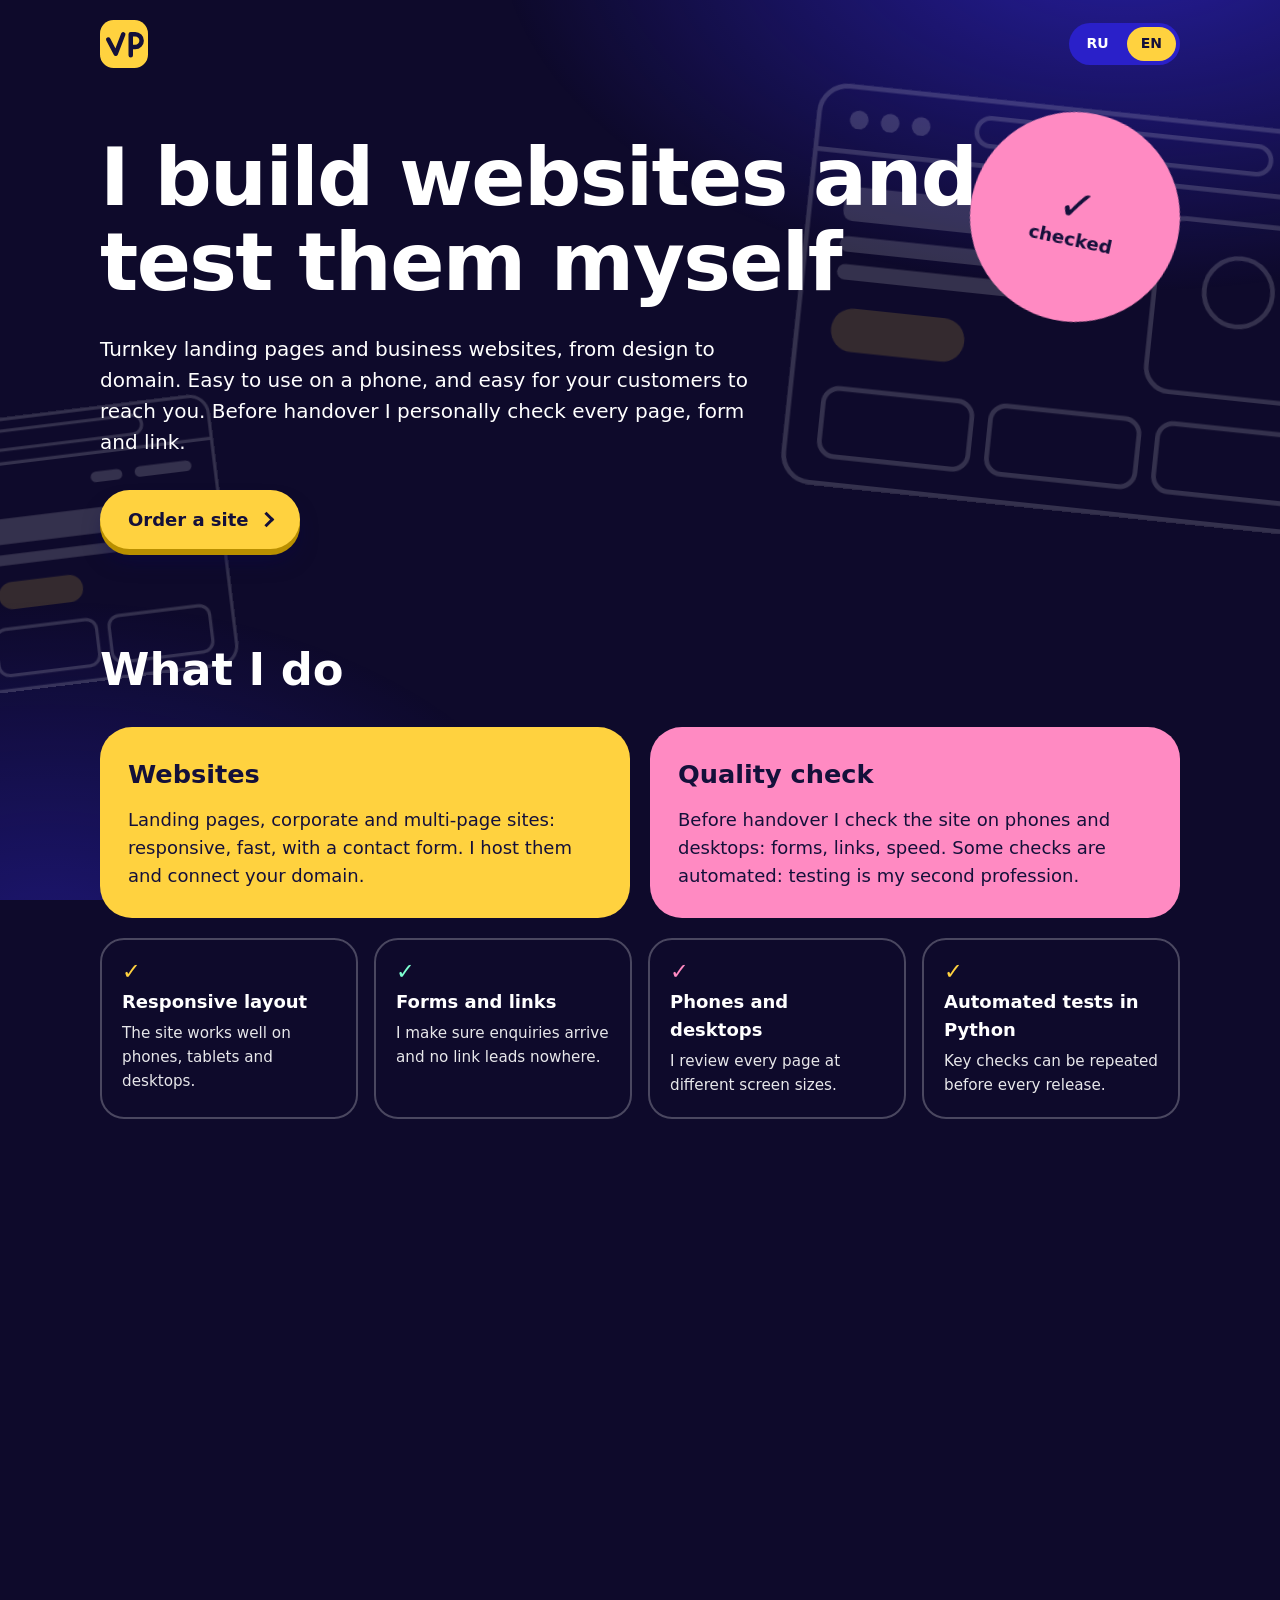
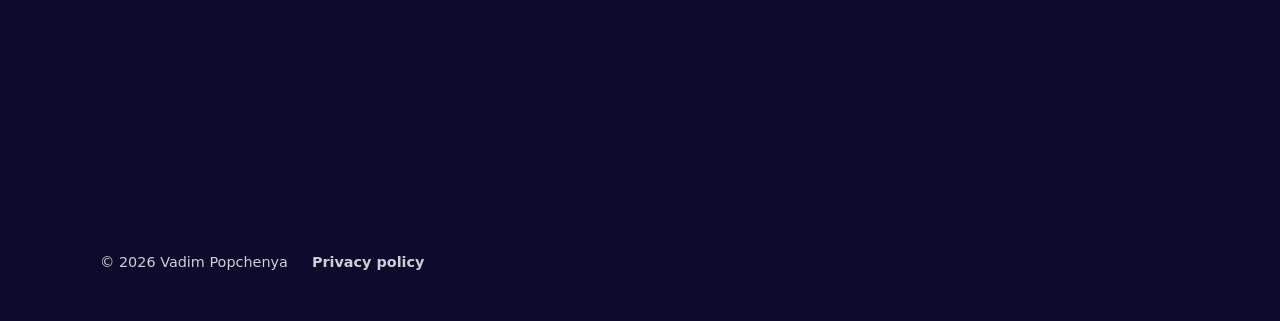
==== commit 3e488448: "Правки после ревью: тексты по факту, мёртвые стили, CLAUDE.md сверен с сайтом Co-Authored-By: Claude" ====
--- a/en/index.html
+++ b/en/index.html
@@ -92,7 +92,7 @@
         <span>checked</span>
       </div>
       <h1 data-testid="hero-title" class="intro"><span>I build websites and test them myself</span></h1>
-      <p class="lead intro"><span class="sweep">Turnkey landing pages and business websites, from design to domain. Easy to use on a phone, with a clear path to an enquiry. Before handover I personally check every page, form and link.</span></p>
+      <p class="lead intro"><span class="sweep">Turnkey landing pages and business websites, from design to domain. Easy to use on a phone, and easy for your customers to reach you. Before handover I personally check every page, form and link.</span></p>
       <div class="intro"><a data-testid="hero-order" class="btn" href="#order">Order a site</a></div>
     </div>
 
@@ -112,7 +112,7 @@
         <li><strong>Responsive layout</strong><span>The site works well on phones, tablets and desktops.</span></li>
         <li><strong>Forms and links</strong><span>I make sure enquiries arrive and no link leads nowhere.</span></li>
         <li><strong>Phones and desktops</strong><span>I review every page at different screen sizes.</span></li>
-        <li><strong>Automated tests in Python</strong><span>Key checks are repeated after every change.</span></li>
+        <li><strong>Automated tests in Python</strong><span>Key checks can be repeated before every release.</span></li>
       </ul>
     </section>
 
@@ -142,7 +142,7 @@
             <li>Up to 6 pages</li>
             <li>Design that follows your brand</li>
             <li>Contact form, SEO setup, sitemap</li>
-            <li>Checks of key pages and the form</li>
+            <li>Checks of every page and the form</li>
             <li>Timeline: from 2 weeks</li>
           </ul>
           <a data-testid="plan-order" class="btn" href="#order">Order</a>
@@ -187,7 +187,7 @@
                loading="lazy" decoding="async" alt="Home screen of the Pocket Trainer app: body diagram and muscle groups">
           <span class="kind">My project · web app (in Russian)</span>
           <h3 class="title">Pocket Trainer</h3>
-          <p class="task">The task: a free gym exercise catalog. Pick a muscle on the body diagram and see step-by-step technique. Installs on a phone and works offline.</p>
+          <p class="task">The task: a free gym exercise catalog. Pick a muscle on the body diagram and see step-by-step technique. Installs on a phone, and the catalog works offline.</p>
           <ul class="tech"><li>Astro</li><li>PWA</li><li>pytest</li><li>Playwright</li></ul>
           <span class="open">Open the app</span>
         </a>
--- a/css/style.css
+++ b/css/style.css
@@ -1,4 +1,3 @@
-[hidden] { display: none !important; }
 :root {
   --blue: #3a2eff;
   --bg: #0e0a2b;
@@ -258,13 +257,6 @@
 .contacts a > span:first-child { display: inline-block; transition: transform .3s var(--ease); }
 .contacts a:hover { color: var(--yellow); }
 .contacts a:hover > span:first-child { transform: translateX(12px); }
-/* contact that does not exist yet: same row, not clickable, muted */
-.contacts .soon-row {
-  display: flex; justify-content: space-between; gap: 16px; align-items: baseline;
-  padding: 22px 0; font-family: var(--font); font-weight: 600;
-  font-size: clamp(1.15rem, 3.2vw, 2rem); opacity: .55;
-}
-.contacts .soon-row .val { color: var(--white); font-style: italic; }
 .contacts .val {
   font-family: var(--font); font-weight: 800; font-size: 1rem;
   color: var(--pink); text-align: right; overflow-wrap: anywhere;
@@ -370,7 +362,6 @@
 .notfound h1 { margin: 0 0 8px; font-size: clamp(1.8rem, 5vw, 3rem); }
 .notfound p { margin: 0; }
 .notfound .notfound-links { display: flex; flex-wrap: wrap; gap: 16px; margin-top: 24px; }
-.placeholder { font-style: italic; opacity: .8; }
 .notfound .code { font-family: var(--font); font-weight: 700; font-size: clamp(5rem, 22vw, 12rem); line-height: 1; color: var(--yellow); }
 
 footer { padding: 24px 0 48px; font-size: .9rem; opacity: .8; display: flex; flex-wrap: wrap; gap: 8px 24px; }
@@ -422,7 +413,7 @@
   .hero { padding: 24px 0 72px; }
   .stamp { position: static; margin: 0 0 24px; }
   .panels, .cards, .trust { grid-template-columns: 1fr; }
-  .contacts a, .contacts .soon-row { flex-direction: column; gap: 4px; }
+  .contacts a { flex-direction: column; gap: 4px; }
   .contacts .val { text-align: left; }
   .currency legend { float: none; line-height: 1.4; margin-bottom: 10px; } /* both pills fit in one row */
   .about { grid-template-columns: 1fr; gap: 32px; }
